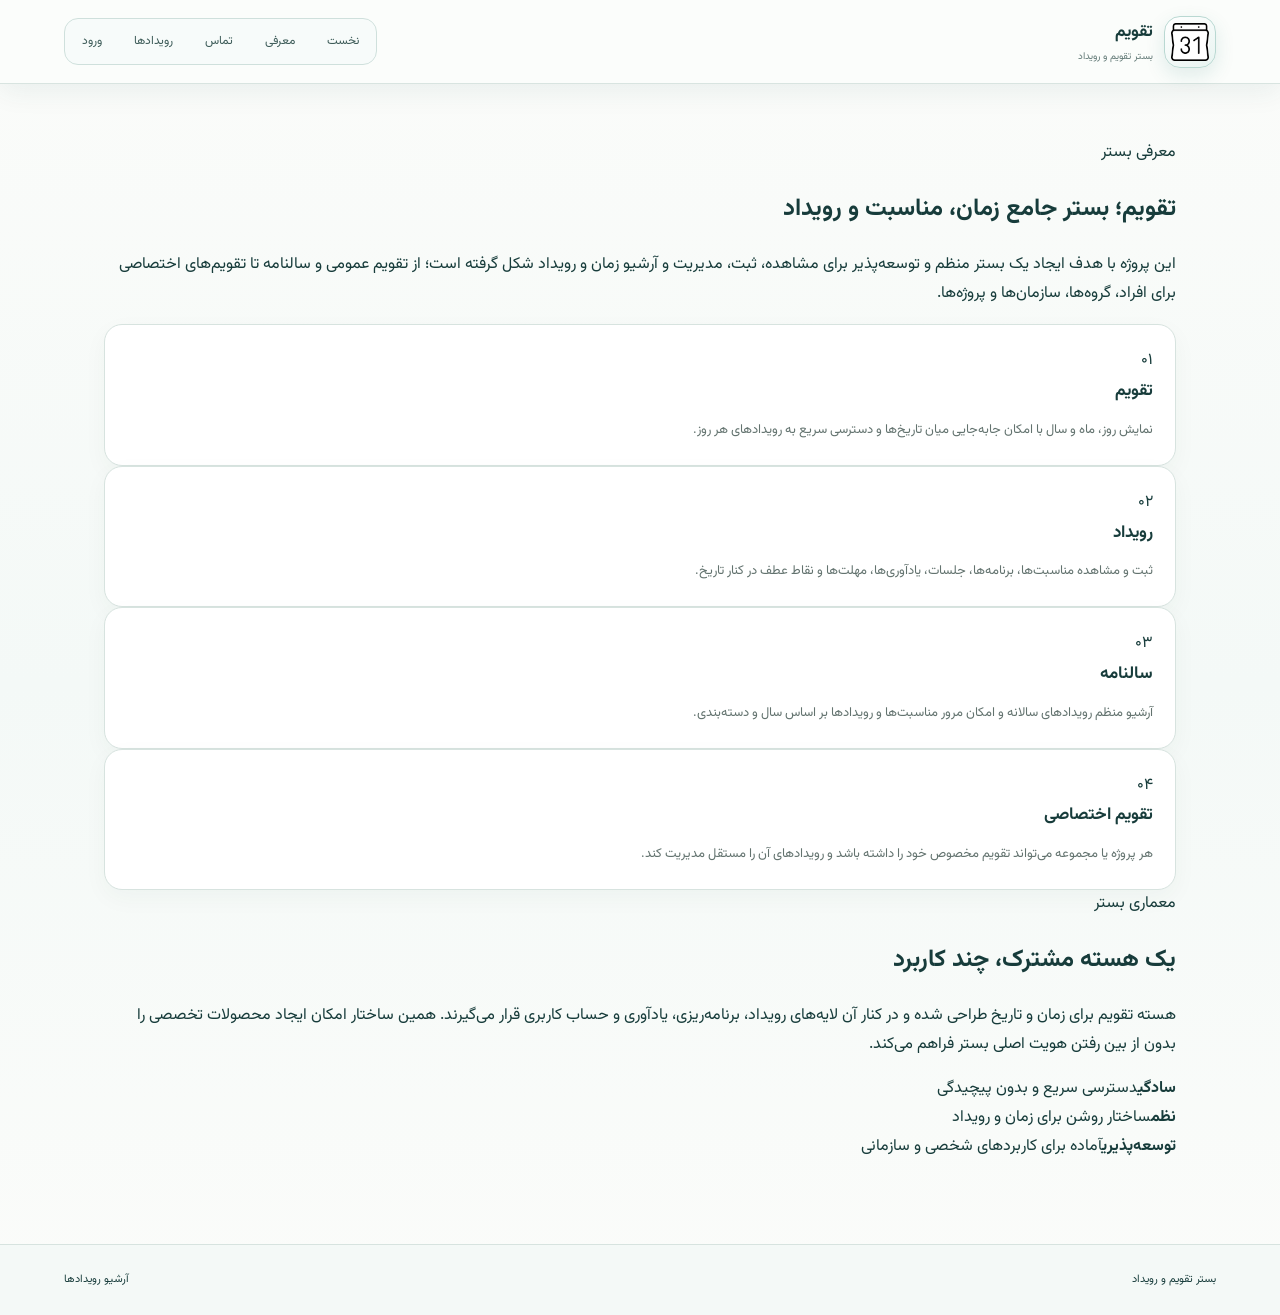
==== about.html @ f8d4e0f4 "Expand introduction page content" ====
<!doctype html><html lang="fa" dir="rtl"><head><meta charset="utf-8"><meta name="viewport" content="width=device-width,initial-scale=1"><title>معرفی | تقویم</title><link rel="icon" href="assets/images/logo.png" type="image/png"><link rel="stylesheet" href="assets/css/app.css"></head><body><header class="topbar"><a class="brand" href="index.html"><span class="brand-logo"><img src="assets/images/logo.png" alt="لوگوی تقویم"></span><span><b>تقویم</b><small>بستر تقویم و رویداد</small></span></a><nav><a href="index.html">نخست</a><a href="about.html">معرفی</a><a href="contact.html">تماس</a><a href="events.html">رویدادها</a><a href="login.html">ورود</a></nav></header><main><section class="section standalone-content about-page"><div class="about-hero"><span>معرفی بستر</span><h1>تقویم؛ بستر جامع زمان، مناسبت و رویداد</h1><p>این پروژه با هدف ایجاد یک بستر منظم و توسعه‌پذیر برای مشاهده، ثبت، مدیریت و آرشیو زمان و رویداد شکل گرفته است؛ از تقویم عمومی و سالنامه تا تقویم‌های اختصاصی برای افراد، گروه‌ها، سازمان‌ها و پروژه‌ها.</p></div><div class="about-grid"><article class="content-card"><span class="card-kicker">۰۱</span><h3>تقویم</h3><p>نمایش روز، ماه و سال با امکان جابه‌جایی میان تاریخ‌ها و دسترسی سریع به رویدادهای هر روز.</p></article><article class="content-card"><span class="card-kicker">۰۲</span><h3>رویداد</h3><p>ثبت و مشاهده مناسبت‌ها، برنامه‌ها، جلسات، یادآوری‌ها، مهلت‌ها و نقاط عطف در کنار تاریخ.</p></article><article class="content-card"><span class="card-kicker">۰۳</span><h3>سالنامه</h3><p>آرشیو منظم رویدادهای سالانه و امکان مرور مناسبت‌ها و رویدادها بر اساس سال و دسته‌بندی.</p></article><article class="content-card"><span class="card-kicker">۰۴</span><h3>تقویم اختصاصی</h3><p>هر پروژه یا مجموعه می‌تواند تقویم مخصوص خود را داشته باشد و رویدادهای آن را مستقل مدیریت کند.</p></article></div><div class="about-wide"><div><span>معماری بستر</span><h2>یک هسته مشترک، چند کاربرد</h2></div><p>هسته تقویم برای زمان و تاریخ طراحی شده و در کنار آن لایه‌های رویداد، برنامه‌ریزی، یادآوری و حساب کاربری قرار می‌گیرند. همین ساختار امکان ایجاد محصولات تخصصی را بدون از بین رفتن هویت اصلی بستر فراهم می‌کند.</p></div><div class="about-principles"><div><b>سادگی</b><span>دسترسی سریع و بدون پیچیدگی</span></div><div><b>نظم</b><span>ساختار روشن برای زمان و رویداد</span></div><div><b>توسعه‌پذیری</b><span>آماده برای کاربردهای شخصی و سازمانی</span></div></div></section></main><footer><span>بستر تقویم و رویداد</span><a href="events.html">آرشیو رویدادها</a></footer></body></html>
---- assets/css/app.css ----
@font-face{font-family:VazirmatnLocal;src:url('../fonts/Vazirmatn-Regular.woff2') format('woff2');font-weight:400;font-display:swap}
@font-face{font-family:VazirmatnLocal;src:url('../fonts/Vazirmatn-Medium.woff2') format('woff2');font-weight:500;font-display:swap}
@font-face{font-family:VazirmatnLocal;src:url('../fonts/Vazirmatn-Bold.woff2') format('woff2');font-weight:700;font-display:swap}
@font-face{font-family:ShekastehLocal;src:url('../fonts/Shekasteh V2.001.ttf') format('truetype');font-weight:400;font-display:swap}
:root{--ink:#172a28;--ink2:#29413c;--gold:#b58b43;--gold2:#d5b878;--paper:#fbfaf6;--line:#e4ddcf;--soft:#f3eee4;--green:#e9f0eb;--blue:#e8eff1;--muted:#737b77}
*{box-sizing:border-box}html{scroll-behavior:smooth}body{margin:0;color:var(--ink);font-family:VazirmatnLocal,Tahoma,sans-serif;line-height:1.8;background:radial-gradient(circle at 10% 8%,#efe8d9aa 0 1px,transparent 2px),radial-gradient(circle at 90% 22%,#d9c8a755 0 1px,transparent 2px),linear-gradient(135deg,#f7f4ed,#f0eee7);background-size:38px 38px,46px 46px,auto}body:before{content:"";position:fixed;inset:0;pointer-events:none;opacity:.25;background:linear-gradient(90deg,transparent 49.7%,#c8b991 50%,transparent 50.3%);background-size:72px 72px;mask-image:linear-gradient(to bottom,transparent,#000 18%,#000 82%,transparent)}
a{text-decoration:none;color:inherit}button,input,select,textarea{font-family:inherit}.topbar{min-height:78px;padding:10px 5%;display:flex;align-items:center;gap:26px;background:#fbfaf6eF;border-bottom:1px solid var(--line);backdrop-filter:blur(14px);position:sticky;top:0;z-index:20;box-shadow:0 8px 28px #20332a08}.brand{display:flex;align-items:center;gap:11px;margin-left:auto}.brand-logo{width:48px;height:48px;border-radius:15px;padding:5px;display:grid;place-items:center;background:linear-gradient(145deg,#fff,#eee6d7);border:1px solid #d9cdb7;box-shadow:inset 0 0 0 1px #ffffffaa,0 7px 20px #5e513414}.brand-logo img{width:100%;height:100%;object-fit:contain}.brand b{display:block;font-weight:700;font-size:15px}.brand small{display:block;font-size:9px;color:#7c837f}.topbar nav{display:flex;gap:6px;padding:4px;border:1px solid var(--line);border-radius:13px;background:#fff8}.topbar nav a{font-size:11px;color:#4f5b56;padding:7px 11px;border-radius:9px}.topbar nav a:hover{background:var(--soft);color:var(--ink)}.top-actions{display:flex;gap:8px}.today,.add-btn,.outline,.toolbar-actions button,.views button,.side-head button{font:inherit;border:1px solid #d7cdbb;background:#fff;color:var(--ink2);border-radius:10px;cursor:pointer;min-height:40px;padding:7px 14px;transition:.2s}.today:hover,.outline:hover,.toolbar-actions button:hover,.views button:hover{transform:translateY(-1px);border-color:#bda16c}.add-btn,.save{background:linear-gradient(135deg,var(--ink),#31534a);color:#fff;border-color:var(--ink);box-shadow:0 8px 20px #172a281c}.add-btn:hover,.save:hover{transform:translateY(-1px);box-shadow:0 11px 24px #172a2826}.calendar-shell{max-width:1260px;margin:auto;padding:48px 5% 30px}.calendar-toolbar{display:flex;align-items:end;justify-content:space-between;gap:25px;margin-bottom:25px}.eyebrow{letter-spacing:2px;font-size:8px;color:#99763d}.title-area h1{font-size:34px;margin:2px 0;color:var(--ink)}.title-area p{margin:0;color:var(--muted);font-size:12px}.toolbar-actions{display:flex;gap:7px;direction:ltr}.calendar-layout{display:grid;grid-template-columns:minmax(0,1fr) 290px;gap:16px;direction:ltr}.calendar-main,.side-panel{background:#fffdf9eF;border:1px solid var(--line);border-radius:20px;box-shadow:0 16px 45px #24352d0b;position:relative;overflow:hidden}.calendar-main:before,.side-panel:before{content:"";position:absolute;inset:0;pointer-events:none;background:linear-gradient(135deg,#fff8 0 20%,transparent 20% 80%,#d1b77b08 80%)}.calendar-main{padding:20px;direction:rtl}.side-panel{padding:18px;direction:rtl}.viewbar{display:flex;justify-content:space-between;align-items:center;gap:12px;margin-bottom:16px;position:relative}.month-title button{border:0;background:none;font:inherit;font-weight:700;font-size:19px;color:var(--ink);cursor:pointer}.views{display:flex;border:1px solid var(--line);border-radius:10px;padding:3px;background:#f7f3eb}.views button{border:0;background:transparent;min-height:34px;border-radius:7px;padding:4px 14px;font-size:11px}.views button.active{background:var(--ink);color:#fff;box-shadow:0 4px 12px #172a2818}.month-grid{display:grid;grid-template-columns:repeat(7,minmax(0,1fr));border-top:1px solid var(--line);border-right:1px solid var(--line)}.dow,.day-cell{border-left:1px solid var(--line);border-bottom:1px solid var(--line)}.dow{text-align:center;padding:8px 2px;color:#818983;font-size:10px;background:linear-gradient(#faf7f0,#f5f0e6)}.day-cell{min-height:105px;padding:7px;cursor:pointer;position:relative;background:#fffdf9;transition:.18s}.day-cell:hover{background:#f8f3e9}.day-cell.muted{background:#faf8f2;color:#b5bbb6}.day-cell.selected{outline:2px solid var(--gold2);outline-offset:-2px;background:#fffaf0}.day-cell.today{box-shadow:inset 0 3px 0 var(--ink)}.num{font-size:12px;font-weight:700}.event-dot{display:block;font-size:9px;padding:3px 6px;margin-top:5px;border-radius:6px;white-space:nowrap;overflow:hidden;text-overflow:ellipsis;border:1px solid transparent}.event-dot.personal{background:var(--green);color:#36564b;border-color:#dce7df}.event-dot.public{background:#f4eddf;color:#806333;border-color:#e9dcc4}.event-dot.project{background:var(--blue);color:#435d68;border-color:#d8e3e6}.week-grid{display:grid;grid-template-columns:repeat(7,minmax(0,1fr));gap:8px}.week-col{border:1px solid var(--line);border-radius:11px;min-height:360px;padding:9px;background:#fffdf9}.week-col h3{font-size:11px;margin:0 0 10px}.year-grid{display:grid;grid-template-columns:repeat(4,1fr);gap:10px}.year-month{border:1px solid var(--line);border-radius:11px;padding:12px;background:#fffdf9}.year-month h3{font-size:12px;margin:0 0 8px}.mini-days{display:grid;grid-template-columns:repeat(7,1fr);gap:2px}.mini-days span{text-align:center;font-size:8px;padding:2px;color:#7c837f}.mini-days .has-event{color:#92743f;font-weight:900}.side-head{display:flex;justify-content:space-between;align-items:start;border-bottom:1px solid var(--line);padding-bottom:12px}.side-head small{color:#8b918e;font-size:9px}.side-head h2{font-size:16px;margin:2px 0}.side-head button{border-radius:11px;width:38px;padding:0;background:var(--ink);color:#fff}.event-list{padding:12px 0;min-height:170px}.empty{font-size:11px;color:#8a908d;padding:18px 0}.event-item{border:1px solid var(--line);border-right:3px solid var(--gold);border-radius:9px;padding:9px;margin-bottom:8px;background:#fffdf9}.event-item b{font-size:11px}.event-item small{display:block;color:#858b88;font-size:9px}.event-item button{float:left;border:0;background:none;color:#9b5f54;cursor:pointer}.mini-block{border-top:1px solid var(--line);padding-top:13px;font-size:10px}.mini-block b{display:block;margin-bottom:7px}.mini-block label{display:block;margin:6px 0;color:#616966}.quick-stats{display:grid;grid-template-columns:repeat(4,1fr);max-width:1100px;margin:15px auto 55px;border:1px solid var(--line);background:#fbfaf6dd;border-radius:15px;overflow:hidden;box-shadow:0 12px 32px #24352d09}.quick-stats div{padding:18px;border-left:1px solid var(--line)}.quick-stats div:last-child{border:0}.quick-stats b,.quick-stats span{display:block}.quick-stats b{font-size:18px}.quick-stats span{font-size:10px;color:#777f7b}.section{max-width:1200px;margin:auto;padding:75px 5%}.section-title{display:flex;gap:15px;align-items:flex-start;margin-bottom:30px}.section-title>span{color:var(--gold);font-size:11px}.section-title small{color:#8c928e;font-size:9px}.section-title h2{margin:2px 0;font-size:25px}.year-info{display:grid;grid-template-columns:repeat(3,1fr);gap:14px}.year-info div{background:#fffdf9;border:1px solid var(--line);padding:22px;border-radius:13px;position:relative;overflow:hidden}.year-info div:after{content:"";position:absolute;width:90px;height:90px;border:1px solid #c7ad78;transform:rotate(45deg);left:-45px;bottom:-45px;opacity:.18}.year-info b{font-size:13px}.year-info p{font-size:11px;color:#747b78}.project-layout{display:grid;grid-template-columns:1.3fr .7fr;gap:16px}.project-card{background:linear-gradient(145deg,#efe7d7,#e5ddcb);padding:32px;border-radius:15px;border:1px solid #d6c8aa;position:relative;overflow:hidden}.project-card:after{content:"";position:absolute;inset:auto -30px -50px auto;width:170px;height:170px;border:1px solid #9e804a44;border-radius:50%}.project-card>span{font-size:8px;letter-spacing:2px;color:#92743f}.project-card h3{font-size:25px;margin:7px 0}.project-card p{font-size:12px}.chips{display:flex;gap:7px;flex-wrap:wrap}.chips i{font-style:normal;font-size:9px;border:1px solid #b8ad96;padding:3px 9px;border-radius:20px;background:#fff8}.project-list{border:1px solid var(--line);background:#fffdf9;border-radius:13px;overflow:hidden}.project-list div{padding:17px;border-bottom:1px solid var(--line);font-size:12px;display:flex;justify-content:space-between}.project-list div:last-child{border:0}.project-list b{color:#a58245}footer{padding:25px 5%;display:flex;justify-content:space-between;border-top:1px solid var(--line);font-size:10px;background:#fbfaf6d9}.modal{position:fixed;inset:0;background:#172c2a66;display:grid;place-items:center;padding:18px;z-index:50;backdrop-filter:blur(4px)}.modal[hidden]{display:none}.modal-card{width:min(470px,100%);background:#fffdf9;border:1px solid var(--line);border-radius:18px;padding:25px;position:relative;box-shadow:0 25px 80px #0003}.modal-card h2{font-size:20px;margin:0 0 18px}.close{position:absolute;left:16px;top:14px;border:0;background:none;font-size:25px;cursor:pointer;color:#68706d}.modal-card label{display:block;font-size:10px;color:#5f6763;margin:10px 0}.modal-card input,.modal-card select,.modal-card textarea{display:block;width:100%;margin-top:5px;border:1px solid #d8d3c9;border-radius:9px;padding:9px;font:inherit;font-size:12px;background:#fff}.modal-card .save{width:100%;margin-top:12px;padding:10px;border-radius:9px;font:inherit;cursor:pointer}
@media(max-width:900px){.topbar nav{display:none}.calendar-layout{grid-template-columns:1fr}.side-panel{display:block}.calendar-toolbar{align-items:flex-start}.year-grid{grid-template-columns:repeat(3,1fr)}.year-info{grid-template-columns:1fr}.project-layout{grid-template-columns:1fr}}
@media(max-width:600px){.topbar{min-height:70px;padding:9px 4%;gap:10px}.brand{margin-left:0}.brand-logo{width:43px;height:43px;border-radius:12px}.brand b{font-size:13px}.brand small{font-size:8px}.top-actions{margin-right:auto}.today{display:none}.add-btn{font-size:10px;min-height:36px;padding:6px 10px}.calendar-shell{padding:27px 3% 15px}.title-area h1{font-size:29px}.title-area p{font-size:10px}.calendar-toolbar{flex-direction:column;gap:15px}.toolbar-actions{align-self:stretch;justify-content:space-between}.calendar-main{padding:9px;border-radius:16px}.viewbar{margin-bottom:10px}.month-title button{font-size:16px}.views button{padding:4px 8px;font-size:10px}.dow{font-size:8px;padding:6px 1px}.day-cell{min-height:76px;padding:4px}.event-dot{font-size:7px;padding:2px 3px}.week-grid{overflow-x:auto;grid-template-columns:repeat(7,minmax(112px,1fr));padding-bottom:4px}.year-grid{grid-template-columns:1fr 1fr}.quick-stats{grid-template-columns:1fr 1fr;margin-left:3%;margin-right:3%;border-radius:12px}.quick-stats div{border-bottom:1px solid var(--line)}.section{padding:55px 5%}.section-title h2{font-size:22px}.project-card h3{font-size:22px}footer{padding:20px 5%;gap:10px;flex-direction:column}}
@media(max-width:390px){.day-cell{min-height:58px}.event-dot{display:none}.year-grid{grid-template-columns:1fr}.side-panel{padding:14px}.brand small{display:none}}


.official-event{border-right:3px solid var(--gold);background:linear-gradient(135deg,rgba(181,139,67,.07),rgba(255,255,255,.5))}
.source-note{display:block!important;margin-top:12px!important;padding-top:10px;border-top:1px dashed var(--line);line-height:1.9;color:var(--muted);font-size:11px!important}
.event-dot.national,.event-dot.historical{background:#efe6d6;border-color:#c9a76c}
.event-dot.religious{background:#eee8f5;border-color:#b8a1cf}
.event-dot.international{background:#e5edf0;border-color:#9bb6c1}
.event-dot.iranian{background:#e9efe7;border-color:#a9bea5}
.event-dot.special{background:#f0eee7;border-color:#b8b39f}


/* IRANIAN MODERN REDESIGN */
:root{
  --ink:#173c3b;
  --ink2:#245654;
  --turq:#159a98;
  --turq-dark:#0d706f;
  --turq-soft:#e8f5f2;
  --lapis:#234b73;
  --lapis-soft:#edf3f8;
  --gold:#b89552;
  --gold-soft:#f4ecd9;
  --paper:#fcfbf7;
  --line:#d9e3df;
  --muted:#647471;
}
body{
  color:var(--ink);
  background:
    radial-gradient(circle at 15% 10%,rgba(21,154,152,.055) 0 2px,transparent 2.5px),
    radial-gradient(circle at 85% 70%,rgba(35,75,115,.04) 0 2px,transparent 2.5px),
    linear-gradient(135deg,#fbfcf9,#f2f7f5);
  background-size:34px 34px,46px 46px,auto;
}
body:after{
  content:"";
  position:fixed;inset:0;pointer-events:none;z-index:-1;opacity:.11;
  background:
    radial-gradient(ellipse at 50% 18%,transparent 0 14%,rgba(21,154,152,.16) 14.2% 14.5%,transparent 14.7%),
    radial-gradient(ellipse at 50% 18%,transparent 0 20%,rgba(184,149,82,.12) 20.2% 20.4%,transparent 20.6%);
  mask-image:linear-gradient(to bottom,transparent,#000 15%,#000 80%,transparent);
}
.topbar{
  min-height:84px;padding:12px 5%;
  background:rgba(252,253,250,.94);
  border-bottom:1px solid #d8e4e0;
  box-shadow:0 8px 28px rgba(21,72,68,.07);
}
.brand-logo{
  width:52px;height:52px;border-radius:16px;padding:6px;
  background:linear-gradient(145deg,#fff,#e8f4f1);
  border:1px solid #b9d8d2;
  box-shadow:0 7px 20px rgba(20,103,99,.12);
}
.brand b{font-size:17px}.brand small{font-size:10px;color:#647b78}
.topbar nav{
  border-color:#cfe0dc;background:#f7fbfa;border-radius:14px;
}
.topbar nav a{font-size:12px;padding:8px 13px;color:#3e5c59}
.topbar nav a:hover{background:var(--turq-soft);color:var(--turq-dark)}
.today,.add-btn,.outline,.toolbar-actions button,.views button,.side-head button{
  border-color:#c9dbd7;border-radius:11px;min-height:42px;font-size:12px;
}
.today:hover,.outline:hover,.toolbar-actions button:hover,.views button:hover{
  border-color:#72b9b2;color:var(--turq-dark);
}
.add-btn,.save{
  background:linear-gradient(135deg,var(--turq-dark),var(--turq));
  border-color:var(--turq-dark);
}
.calendar-shell{padding-top:52px}
.eyebrow{font-size:9px;letter-spacing:2.4px;color:var(--turq-dark)}
.title-area h1{font-size:38px;color:var(--ink);font-family:VazirmatnLocal,Tahoma,sans-serif;font-weight:700}
.title-area p{font-size:14px;color:#657572}

.calendar-main,.side-panel{
  background:rgba(255,255,253,.96);
  border-color:#d5e2de;border-radius:22px;
  box-shadow:0 18px 48px rgba(28,69,66,.08);
}
.calendar-main:before,.side-panel:before{display:none}
.calendar-main{padding:22px}
.side-panel{padding:20px}
.month-title button{font-size:21px}
.views{border-color:#cfe0dc;background:#f3f8f6}
.views button{font-size:12px}
.views button.active{background:var(--turq-dark);box-shadow:0 5px 14px rgba(13,112,111,.2)}
.month-grid{border-color:#d9e3df}
.dow,.day-cell{border-color:#d9e3df}
.dow{
  padding:10px 2px;font-size:11px;color:#53706c;
  background:linear-gradient(#f7fbfa,#edf5f2);
}
.day-cell{min-height:112px;padding:9px;background:#fff}
.day-cell:hover{background:#f2faf8}
.day-cell.selected{outline:2px solid #62b9b0;background:#f2fbf9}
.day-cell.today{box-shadow:inset 0 3px 0 var(--turq)}
.num{font-size:14px}
.event-dot{
  font-size:10px;padding:4px 7px;margin-top:6px;border-radius:7px;
}
.event-dot.personal{background:#e9f5ef;color:#285f4f;border-color:#cfe7dc}
.event-dot.public{background:#f5f0e3;color:#786037;border-color:#e7dbc0}
.event-dot.project{background:#eaf2f8;color:#365b76;border-color:#d1e1ed}
.event-dot.national,.event-dot.historical{background:#f5efe1;border-color:#dcc99e;color:#735c2f}
.event-dot.religious{background:#f0edf7;border-color:#d5cce7;color:#5e5279}
.event-dot.international{background:#e9f2f5;border-color:#c8dce2;color:#41636d}
.event-dot.iranian{background:#e7f4f1;border-color:#c5e2dc;color:#286d68}
.event-dot.special{background:#eef3f1;border-color:#d3e0dc;color:#47635e}
.week-col,.year-month{border-color:#d9e3df;background:#fff}
.week-col h3,.year-month h3{font-size:13px}
.side-head{padding-bottom:14px;border-color:#d9e3df}
.side-head small{font-size:10px}.side-head h2{font-size:18px}
.side-head button{background:var(--turq-dark)}
.event-item{border-color:#d9e3df;border-right:3px solid var(--turq);padding:11px}
.event-item b{font-size:12px}.event-item small{font-size:10px}
.mini-block{border-color:#d9e3df;font-size:12px}
.mini-block label{font-size:12px}
.source-note{font-size:12px!important}
.quick-stats{
  border-color:#d7e3df;background:rgba(252,253,250,.92);
  box-shadow:0 12px 32px rgba(28,69,66,.06);
}
.quick-stats b{font-size:20px;color:var(--turq-dark)}
.quick-stats span{font-size:12px}
.section{padding:82px 5%}
.section-title{margin-bottom:32px}
.section-title>span{color:var(--turq);font-size:12px}
.section-title small{font-size:11px;color:#71817e}
.section-title h2{font-size:29px;font-family:VazirmatnLocal,Tahoma,sans-serif;font-weight:700}
.year-info{gap:16px}
.year-info div{
  background:rgba(255,255,253,.96);border-color:#d7e3df;
  padding:25px;border-radius:16px;
}
.year-info div:after{
  width:120px;height:120px;border:1px solid rgba(21,154,152,.28);
  transform:none;left:auto;right:-60px;bottom:-60px;border-radius:50%;
}
.year-info b{font-size:15px}.year-info p{font-size:13px;line-height:2}
.project-card{
  background:linear-gradient(145deg,#e8f5f2,#eef5f7);
  border-color:#c9e0db;padding:35px;border-radius:18px;
}
.project-card:after{
  width:220px;height:220px;right:-90px;bottom:-100px;
  border:1px solid rgba(21,154,152,.22);border-radius:50%;
}
.project-card>span{font-size:9px;letter-spacing:2px;color:var(--turq-dark)}
.project-card h3{font-size:28px}.project-card p{font-size:13px;line-height:2}
.chips i{font-size:10px;border-color:#b9d5d0;background:#ffffff99}
.project-list{border-color:#d7e3df;background:#fff}
.project-list div{padding:18px;font-size:13px;border-color:#dce6e3}
.project-list b{color:var(--turq-dark)}
footer{font-size:11px;background:#f4f9f7;border-color:#d7e3df}
.modal-card{border-color:#d5e2de}
.modal-card h2{font-size:22px}
.modal-card label{font-size:12px}
.modal-card input,.modal-card select,.modal-card textarea{font-size:13px;padding:10px}
@media(max-width:600px){
  .brand b{font-size:15px}.title-area h1{font-size:32px}.title-area p{font-size:12px}
  .month-title button{font-size:18px}.dow{font-size:9px}.day-cell{min-height:82px}
  .num{font-size:13px}.event-dot{font-size:8px}
  .section-title h2{font-size:25px}.project-card h3{font-size:24px}
}
@media(max-width:390px){
  .title-area h1{font-size:29px}.day-cell{min-height:64px}
}

/* CALENDAR DATE NAVIGATION + DAILY PAGE */
.date-selector{display:flex;align-items:end;gap:8px;flex-wrap:wrap;margin:0 0 18px;padding:12px 14px;background:linear-gradient(135deg,#edf8f5,#f6faf9);border:1px solid #cfe2dd;border-radius:15px}
.date-selector label{display:flex;flex-direction:column;gap:4px;font-size:11px;color:#496763;font-weight:600}
.date-selector select{min-width:105px;height:40px;padding:6px 10px;border:1px solid #c7ddd8;border-radius:9px;background:#fff;color:var(--ink);font:inherit;font-size:12px;outline:none}
.date-selector select:focus{border-color:var(--turq);box-shadow:0 0 0 3px rgba(21,154,152,.1)}
.date-open{height:40px;border:0;border-radius:9px;padding:0 16px;background:var(--turq-dark);color:#fff;font:inherit;font-size:12px;cursor:pointer}
.day-page{max-width:1200px;margin:0 auto;padding:20px 5% 80px}
.day-page[hidden]{display:none}
.day-page-head{display:flex;align-items:center;justify-content:space-between;gap:20px;margin-bottom:18px;padding:25px 28px;background:linear-gradient(135deg,#e8f5f2,#f8fbfa);border:1px solid #cfe1dc;border-radius:22px;position:relative;overflow:hidden}
.day-page-head:after{content:"";position:absolute;width:260px;height:260px;border:1px solid rgba(21,154,152,.13);border-radius:50%;left:-100px;top:-140px}
.day-page-head h2{font-size:31px;margin:4px 0;color:var(--ink)}
.day-page-head p{margin:0;color:#637572;font-size:13px}
.day-page-grid{display:grid;grid-template-columns:minmax(0,1fr) 290px;gap:16px}
.day-main-card,.day-info-card{background:#fff;border:1px solid #d7e3df;border-radius:20px;padding:22px;box-shadow:0 14px 38px rgba(28,69,66,.06)}
.day-symbol{display:inline-flex;align-items:center;justify-content:center;width:48px;height:48px;border-radius:14px;background:var(--turq-soft);color:var(--turq-dark);font-size:12px;margin-bottom:16px}
.day-event{padding:15px 16px;margin-bottom:10px;border:1px solid #dbe6e3;border-right:4px solid var(--turq);border-radius:12px;background:#fbfdfc}
.day-event b{display:block;font-size:15px;margin-bottom:4px}.day-event span{display:block;color:#5d716e;font-size:11px}.day-event p{font-size:12px;color:#687875;line-height:2;margin:7px 0 0}
.day-info-card b{font-size:16px}.day-info-card p{font-size:12px;color:#687875;line-height:2;margin:8px 0 18px}
@media(max-width:700px){
 .date-selector{display:grid;grid-template-columns:1fr 1fr;align-items:end}.date-selector label{min-width:0}.date-selector select{min-width:0;width:100%}.date-open{grid-column:1/-1}
 .day-page{padding:10px 3% 55px}.day-page-head{padding:20px;align-items:flex-start;flex-direction:column}.day-page-head h2{font-size:26px}.day-page-grid{grid-template-columns:1fr}
}

/* CLEAN MINIMAL BACKGROUND */
body{
  background:linear-gradient(180deg,#fbfcfa 0%,#f4f9f7 52%,#fbfcfa 100%);
}
body:after{display:none}
.topbar{background:rgba(251,253,251,.96)}

/* ALL EVENTS LIST */
.all-events-page{padding-top:65px}
.all-events-toolbar{display:flex;align-items:center;justify-content:space-between;gap:18px;margin-bottom:16px;padding:15px 18px;background:#f3f9f7;border:1px solid #d5e4e0;border-radius:15px}
.all-events-toolbar p{margin:0;color:#657572;font-size:12px}
.all-events-toolbar select{height:40px;min-width:170px;padding:6px 11px;border:1px solid #c8ddd8;border-radius:9px;background:#fff;color:var(--ink);font:inherit;font-size:12px}
.all-events-list{border:1px solid #d7e3df;border-radius:18px;overflow:hidden;background:#fff}
.all-event-row{width:100%;display:grid;grid-template-columns:92px minmax(0,1fr) 35px;align-items:center;gap:15px;text-align:right;border:0;border-bottom:1px solid #e2ebe8;background:#fff;padding:14px 18px;cursor:pointer;color:var(--ink);font:inherit;transition:.18s}
.all-event-row:last-child{border-bottom:0}
.all-event-row:hover{background:#f2faf8}
.all-event-date{display:flex;flex-direction:column;align-items:center;justify-content:center;min-height:52px;border-left:1px solid #dce7e4}
.all-event-date b{font-size:20px;color:var(--turq-dark);line-height:1.2}
.all-event-date small{font-size:9px;color:#75837f}
.all-event-content b{display:block;font-size:13px;margin-bottom:3px}
.all-event-content small{display:block;color:#71817d;font-size:10px}
.all-event-arrow{font-size:18px;color:#74aaa5}
@media(max-width:600px){
 .all-events-toolbar{align-items:stretch;flex-direction:column}.all-events-toolbar select{width:100%}
 .all-event-row{grid-template-columns:65px minmax(0,1fr) 22px;gap:10px;padding:12px}
 .all-event-content b{font-size:12px}.all-event-content small{font-size:9px}
 .all-event-date b{font-size:18px}
}

.page-title{font-family:VazirmatnLocal,Tahoma,sans-serif;font-size:32px;margin:2px 0;color:var(--ink)}.standalone-day{min-height:calc(100vh - 180px);padding-top:45px}.standalone-day .day-page-head h1{font-family:VazirmatnLocal,Tahoma,sans-serif}.all-event-row{display:grid;text-decoration:none}.all-event-row:hover{text-decoration:none}

/* CONTENT PAGES */
.content-grid,.contact-grid{display:grid;grid-template-columns:repeat(3,minmax(0,1fr));gap:16px}.contact-grid{grid-template-columns:repeat(2,minmax(0,1fr))}.content-card{padding:22px;background:#fff;border:1px solid #d7e3df;border-radius:18px;box-shadow:0 8px 24px rgba(20,65,60,.04)}.content-card h3{margin:0 0 10px;font-size:17px}.content-card p,.lead-text{margin:0;color:#63736f;line-height:2;font-size:13px}.lead-text{max-width:850px;background:#f4f9f7;border:1px solid #d9e7e3;border-radius:16px;padding:18px 20px}.intro-page,.contact-page{scroll-margin-top:90px}.events-intro,.day-intro{padding-bottom:10px}.contact-page{padding-top:70px}@media(max-width:700px){.content-grid,.contact-grid{grid-template-columns:1fr}.content-card{padding:18px}}

.standalone-content{min-height:calc(100vh - 180px);padding-top:55px}.standalone-content .section-title{margin-bottom:26px}

.auth-grid{display:grid;grid-template-columns:1fr 1fr;gap:18px;max-width:850px}.auth-card{display:flex;flex-direction:column;gap:14px}.auth-card label{display:flex;flex-direction:column;gap:7px;font-size:12px;color:#526560}.auth-card input{height:44px;border:1px solid #cbded9;border-radius:10px;padding:0 12px;font:inherit;background:#fff}.auth-card button{width:max-content}@media(max-width:700px){.auth-grid{grid-template-columns:1fr}}

/* AUTH */
.auth-shell{max-width:1050px;margin:0 auto;display:grid;grid-template-columns:minmax(0,1.15fr) minmax(280px,.85fr);gap:0;background:#fff;border:1px solid #d5e4e0;border-radius:22px;overflow:hidden;box-shadow:0 14px 40px rgba(20,65,60,.06)}.auth-panels{padding:30px}.auth-tabs{grid-column:1;display:flex;gap:4px;padding:18px 30px 0;border-bottom:1px solid #e1ebe8}.auth-tab{border:0;background:transparent;padding:11px 24px;color:#70807c;font:inherit;font-size:13px;cursor:pointer;border-bottom:2px solid transparent}.auth-tab.active{color:var(--turq-dark);border-color:var(--turq)}.auth-form{display:none;gap:15px}.auth-form.active{display:flex}.auth-form label:not(.check){display:flex;flex-direction:column;gap:7px;font-size:12px;color:#526560}.auth-form input{height:45px;border:1px solid #cbded9;border-radius:10px;padding:0 12px;background:#fff;color:var(--ink);font:inherit;box-sizing:border-box}.password-field{position:relative}.password-field input{width:100%;padding-left:72px}.password-toggle{position:absolute;left:7px;top:7px;height:31px;border:0;border-radius:7px;background:#edf6f3;color:#397a73;font:inherit;font-size:10px;padding:0 9px;cursor:pointer}.auth-options{display:flex;justify-content:space-between;align-items:center;font-size:11px;color:#71817d}.check{display:flex;align-items:center;gap:7px;cursor:pointer}.check input{width:15px;height:15px}.auth-options a{color:#397a73;text-decoration:none}.auth-submit{width:100%;height:45px}.auth-message{min-height:20px;margin:0;color:#397a73;font-size:11px;line-height:1.8}.auth-aside{padding:38px 30px;background:linear-gradient(145deg,#0e6e67,#164e55);color:#fff;display:flex;flex-direction:column;justify-content:center}.auth-mark{font-size:10px;letter-spacing:1px;opacity:.75}.auth-aside h2{font-size:24px;line-height:1.6;margin:12px 0}.auth-aside p{font-size:12px;line-height:2;color:#e0efec}.auth-aside ul{margin:16px 0 0;padding:0;list-style:none}.auth-aside li{font-size:11px;padding:9px 0;border-top:1px solid rgba(255,255,255,.15)}.terms{font-size:11px;color:#657572}.terms input{width:15px;height:15px}@media(max-width:760px){.auth-shell{grid-template-columns:1fr}.auth-aside{order:-1;padding:25px}.auth-aside h2{font-size:20px}.auth-tabs{padding-right:20px;padding-left:20px}.auth-panels{padding:24px 20px}}
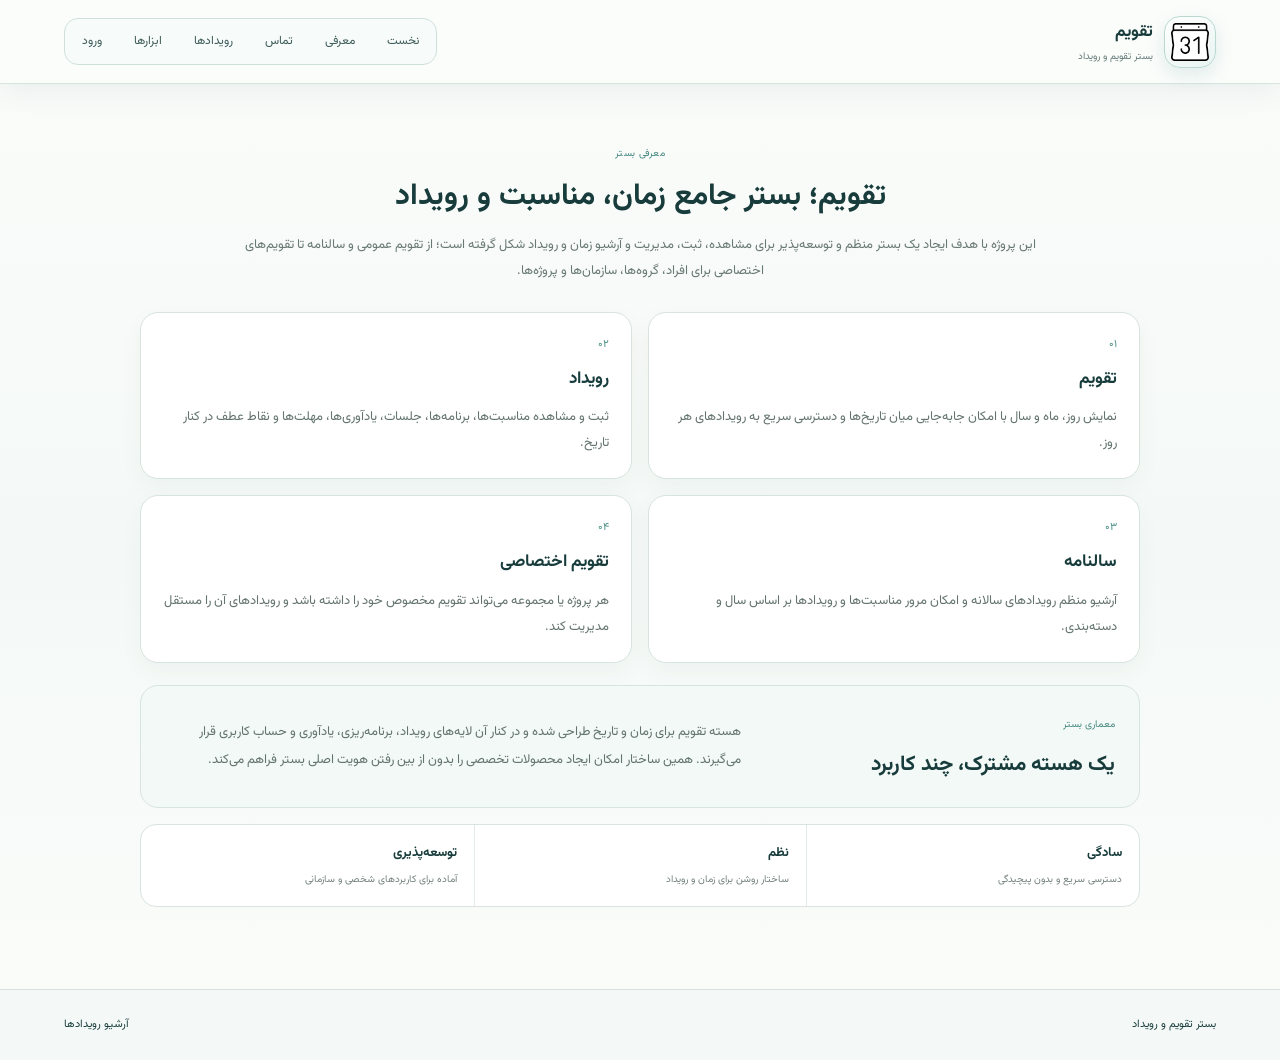
==== commit 03b5aae9: "Add tools navigation link" ====
--- a/about.html
+++ b/about.html
@@ -1 +1 @@
-<!doctype html><html lang="fa" dir="rtl"><head><meta charset="utf-8"><meta name="viewport" content="width=device-width,initial-scale=1"><title>معرفی | تقویم</title><link rel="icon" href="assets/images/logo.png" type="image/png"><link rel="stylesheet" href="assets/css/app.css"></head><body><header class="topbar"><a class="brand" href="index.html"><span class="brand-logo"><img src="assets/images/logo.png" alt="لوگوی تقویم"></span><span><b>تقویم</b><small>بستر تقویم و رویداد</small></span></a><nav><a href="index.html">نخست</a><a href="about.html">معرفی</a><a href="contact.html">تماس</a><a href="events.html">رویدادها</a><a href="login.html">ورود</a></nav></header><main><section class="section standalone-content about-page"><div class="about-hero"><span>معرفی بستر</span><h1>تقویم؛ بستر جامع زمان، مناسبت و رویداد</h1><p>این پروژه با هدف ایجاد یک بستر منظم و توسعه‌پذیر برای مشاهده، ثبت، مدیریت و آرشیو زمان و رویداد شکل گرفته است؛ از تقویم عمومی و سالنامه تا تقویم‌های اختصاصی برای افراد، گروه‌ها، سازمان‌ها و پروژه‌ها.</p></div><div class="about-grid"><article class="content-card"><span class="card-kicker">۰۱</span><h3>تقویم</h3><p>نمایش روز، ماه و سال با امکان جابه‌جایی میان تاریخ‌ها و دسترسی سریع به رویدادهای هر روز.</p></article><article class="content-card"><span class="card-kicker">۰۲</span><h3>رویداد</h3><p>ثبت و مشاهده مناسبت‌ها، برنامه‌ها، جلسات، یادآوری‌ها، مهلت‌ها و نقاط عطف در کنار تاریخ.</p></article><article class="content-card"><span class="card-kicker">۰۳</span><h3>سالنامه</h3><p>آرشیو منظم رویدادهای سالانه و امکان مرور مناسبت‌ها و رویدادها بر اساس سال و دسته‌بندی.</p></article><article class="content-card"><span class="card-kicker">۰۴</span><h3>تقویم اختصاصی</h3><p>هر پروژه یا مجموعه می‌تواند تقویم مخصوص خود را داشته باشد و رویدادهای آن را مستقل مدیریت کند.</p></article></div><div class="about-wide"><div><span>معماری بستر</span><h2>یک هسته مشترک، چند کاربرد</h2></div><p>هسته تقویم برای زمان و تاریخ طراحی شده و در کنار آن لایه‌های رویداد، برنامه‌ریزی، یادآوری و حساب کاربری قرار می‌گیرند. همین ساختار امکان ایجاد محصولات تخصصی را بدون از بین رفتن هویت اصلی بستر فراهم می‌کند.</p></div><div class="about-principles"><div><b>سادگی</b><span>دسترسی سریع و بدون پیچیدگی</span></div><div><b>نظم</b><span>ساختار روشن برای زمان و رویداد</span></div><div><b>توسعه‌پذیری</b><span>آماده برای کاربردهای شخصی و سازمانی</span></div></div></section></main><footer><span>بستر تقویم و رویداد</span><a href="events.html">آرشیو رویدادها</a></footer></body></html>+<!doctype html><html lang="fa" dir="rtl"><head><meta charset="utf-8"><meta name="viewport" content="width=device-width,initial-scale=1"><title>معرفی | تقویم</title><link rel="icon" href="assets/images/logo.png" type="image/png"><link rel="stylesheet" href="assets/css/app.css"></head><body><header class="topbar"><a class="brand" href="index.html"><span class="brand-logo"><img src="assets/images/logo.png" alt="لوگوی تقویم"></span><span><b>تقویم</b><small>بستر تقویم و رویداد</small></span></a><nav><a href="index.html">نخست</a><a href="about.html">معرفی</a><a href="contact.html">تماس</a><a href="events.html">رویدادها</a><a href="tools.html">ابزارها</a><a href="login.html">ورود</a></nav></header><main><section class="section standalone-content about-page"><div class="about-hero"><span>معرفی بستر</span><h1>تقویم؛ بستر جامع زمان، مناسبت و رویداد</h1><p>این پروژه با هدف ایجاد یک بستر منظم و توسعه‌پذیر برای مشاهده، ثبت، مدیریت و آرشیو زمان و رویداد شکل گرفته است؛ از تقویم عمومی و سالنامه تا تقویم‌های اختصاصی برای افراد، گروه‌ها، سازمان‌ها و پروژه‌ها.</p></div><div class="about-grid"><article class="content-card"><span class="card-kicker">۰۱</span><h3>تقویم</h3><p>نمایش روز، ماه و سال با امکان جابه‌جایی میان تاریخ‌ها و دسترسی سریع به رویدادهای هر روز.</p></article><article class="content-card"><span class="card-kicker">۰۲</span><h3>رویداد</h3><p>ثبت و مشاهده مناسبت‌ها، برنامه‌ها، جلسات، یادآوری‌ها، مهلت‌ها و نقاط عطف در کنار تاریخ.</p></article><article class="content-card"><span class="card-kicker">۰۳</span><h3>سالنامه</h3><p>آرشیو منظم رویدادهای سالانه و امکان مرور مناسبت‌ها و رویدادها بر اساس سال و دسته‌بندی.</p></article><article class="content-card"><span class="card-kicker">۰۴</span><h3>تقویم اختصاصی</h3><p>هر پروژه یا مجموعه می‌تواند تقویم مخصوص خود را داشته باشد و رویدادهای آن را مستقل مدیریت کند.</p></article></div><div class="about-wide"><div><span>معماری بستر</span><h2>یک هسته مشترک، چند کاربرد</h2></div><p>هسته تقویم برای زمان و تاریخ طراحی شده و در کنار آن لایه‌های رویداد، برنامه‌ریزی، یادآوری و حساب کاربری قرار می‌گیرند. همین ساختار امکان ایجاد محصولات تخصصی را بدون از بین رفتن هویت اصلی بستر فراهم می‌کند.</p></div><div class="about-principles"><div><b>سادگی</b><span>دسترسی سریع و بدون پیچیدگی</span></div><div><b>نظم</b><span>ساختار روشن برای زمان و رویداد</span></div><div><b>توسعه‌پذیری</b><span>آماده برای کاربردهای شخصی و سازمانی</span></div></div></section></main><footer><span>بستر تقویم و رویداد</span><a href="events.html">آرشیو رویدادها</a></footer></body></html>
--- a/assets/css/app.css
+++ b/assets/css/app.css
@@ -240,3 +240,20 @@
 
 /* AUTH */
 .auth-shell{max-width:1050px;margin:0 auto;display:grid;grid-template-columns:minmax(0,1.15fr) minmax(280px,.85fr);gap:0;background:#fff;border:1px solid #d5e4e0;border-radius:22px;overflow:hidden;box-shadow:0 14px 40px rgba(20,65,60,.06)}.auth-panels{padding:30px}.auth-tabs{grid-column:1;display:flex;gap:4px;padding:18px 30px 0;border-bottom:1px solid #e1ebe8}.auth-tab{border:0;background:transparent;padding:11px 24px;color:#70807c;font:inherit;font-size:13px;cursor:pointer;border-bottom:2px solid transparent}.auth-tab.active{color:var(--turq-dark);border-color:var(--turq)}.auth-form{display:none;gap:15px}.auth-form.active{display:flex}.auth-form label:not(.check){display:flex;flex-direction:column;gap:7px;font-size:12px;color:#526560}.auth-form input{height:45px;border:1px solid #cbded9;border-radius:10px;padding:0 12px;background:#fff;color:var(--ink);font:inherit;box-sizing:border-box}.password-field{position:relative}.password-field input{width:100%;padding-left:72px}.password-toggle{position:absolute;left:7px;top:7px;height:31px;border:0;border-radius:7px;background:#edf6f3;color:#397a73;font:inherit;font-size:10px;padding:0 9px;cursor:pointer}.auth-options{display:flex;justify-content:space-between;align-items:center;font-size:11px;color:#71817d}.check{display:flex;align-items:center;gap:7px;cursor:pointer}.check input{width:15px;height:15px}.auth-options a{color:#397a73;text-decoration:none}.auth-submit{width:100%;height:45px}.auth-message{min-height:20px;margin:0;color:#397a73;font-size:11px;line-height:1.8}.auth-aside{padding:38px 30px;background:linear-gradient(145deg,#0e6e67,#164e55);color:#fff;display:flex;flex-direction:column;justify-content:center}.auth-mark{font-size:10px;letter-spacing:1px;opacity:.75}.auth-aside h2{font-size:24px;line-height:1.6;margin:12px 0}.auth-aside p{font-size:12px;line-height:2;color:#e0efec}.auth-aside ul{margin:16px 0 0;padding:0;list-style:none}.auth-aside li{font-size:11px;padding:9px 0;border-top:1px solid rgba(255,255,255,.15)}.terms{font-size:11px;color:#657572}.terms input{width:15px;height:15px}@media(max-width:760px){.auth-shell{grid-template-columns:1fr}.auth-aside{order:-1;padding:25px}.auth-aside h2{font-size:20px}.auth-tabs{padding-right:20px;padding-left:20px}.auth-panels{padding:24px 20px}}
+
+/* REFINED AUTH + ABOUT */
+.auth-hero,.about-hero{max-width:820px;margin:0 auto 28px;text-align:center}.auth-hero span,.about-hero span{display:inline-block;font-size:10px;color:#43877f;letter-spacing:.3px;margin-bottom:8px}.auth-hero h1,.about-hero h1{font-size:30px;line-height:1.7;margin:0 0 10px;color:var(--ink)}.auth-hero p,.about-hero p{font-size:13px;line-height:2;color:#687873;margin:0}.auth-shell{max-width:920px!important;margin:0 auto!important;display:grid!important;grid-template-columns:minmax(0,1fr) 300px!important;background:#fff;border:1px solid #d7e4e1;border-radius:20px;overflow:hidden;box-shadow:0 12px 34px rgba(20,65,60,.06)}.auth-main{min-width:0}.auth-tabs{display:flex!important;grid-column:auto!important;padding:18px 28px 0!important;border-bottom:1px solid #e2ebe8}.auth-panels{padding:28px!important}.auth-aside{min-width:0}.about-grid{max-width:1000px;margin:0 auto;display:grid;grid-template-columns:repeat(2,minmax(0,1fr));gap:16px}.about-grid .content-card{min-height:145px}.card-kicker{display:block;color:#4c9088;font-size:11px;margin-bottom:9px}.about-wide{max-width:1000px;margin:22px auto 0;padding:24px;border:1px solid #d7e4e1;border-radius:18px;background:#f3f9f7;display:grid;grid-template-columns:.75fr 1.25fr;gap:28px;align-items:center}.about-wide span{font-size:10px;color:#43877f}.about-wide h2{font-size:21px;margin:7px 0 0}.about-wide p{margin:0;color:#63736f;font-size:13px;line-height:2.1}.about-principles{max-width:1000px;margin:16px auto 0;display:grid;grid-template-columns:repeat(3,1fr);border:1px solid #d7e4e1;border-radius:16px;background:#fff;overflow:hidden}.about-principles div{padding:17px;border-left:1px solid #e2ebe8}.about-principles div:last-child{border-left:0}.about-principles b,.about-principles span{display:block}.about-principles b{font-size:13px;margin-bottom:5px}.about-principles span{font-size:10px;color:#72817d}@media(max-width:760px){.auth-shell{grid-template-columns:1fr!important}.auth-aside{order:-1}.about-grid{grid-template-columns:1fr}.about-wide{grid-template-columns:1fr;gap:10px}.about-principles{grid-template-columns:1fr}.about-principles div{border-left:0;border-bottom:1px solid #e2ebe8}.about-principles div:last-child{border-bottom:0}}
+
+/* آرشیو پیشرفته رویدادها */
+.events-stats{display:flex;flex-wrap:wrap;gap:10px;margin:0 0 18px}.events-stats span{display:inline-flex;align-items:center;gap:6px;padding:9px 13px;border:1px solid rgba(32,115,100,.14);border-radius:12px;background:#fff;color:#52625d;font-size:13px}.events-stats b{color:#176d5d;font-size:16px}.events-toolbar-extended{display:grid!important;grid-template-columns:minmax(220px,1.7fr) repeat(3,minmax(140px,.7fr));gap:12px;align-items:end}.events-search,.events-select{display:flex;flex-direction:column;gap:7px}.events-search label,.events-select label{font-size:12px;font-weight:700;color:#5c6c67}.events-search input,.events-select select{width:100%;min-height:44px;border:1px solid #d9e5e0;border-radius:12px;background:#fff;color:#263832;font:inherit;padding:0 13px;outline:none}.events-search input:focus,.events-select select:focus{border-color:#58a897;box-shadow:0 0 0 3px rgba(49,142,123,.09)}.events-toolbar-foot{display:flex;justify-content:space-between;align-items:center;gap:12px;margin:14px 0 18px}.events-check{display:inline-flex;align-items:center;gap:8px;font-size:13px;color:#52625d}.events-check input{accent-color:#277f6d}.events-toolbar-foot .outline{border:1px solid #d9e5e0;background:#fff;color:#45625a;border-radius:10px;padding:9px 13px;font:inherit;cursor:pointer}.all-events-page .all-events-list{margin-top:4px}.all-event-row{transition:transform .16s ease,box-shadow .16s ease}.all-event-row:hover{transform:translateY(-1px);box-shadow:0 7px 20px rgba(28,74,63,.06)}
+@media(max-width:900px){.events-toolbar-extended{grid-template-columns:1fr 1fr}.events-search{grid-column:1/-1}}
+@media(max-width:600px){.events-toolbar-extended{grid-template-columns:1fr}.events-search{grid-column:auto}.events-toolbar-foot{align-items:stretch;flex-direction:column}.events-toolbar-foot .outline{width:100%}.events-stats{display:grid;grid-template-columns:1fr 1fr}.events-stats span:last-child{grid-column:1/-1}}
+
+/* ابزارهای تقویم و الگوی چندتقویمی */
+.utility-strip{max-width:1200px;margin:8px auto 55px;padding:0 5%;display:grid;grid-template-columns:1.05fr 1.35fr .8fr;gap:14px}.today-card,.converter-card,.quick-tools-card{background:rgba(255,255,253,.96);border:1px solid #d7e3df;border-radius:18px;padding:20px;box-shadow:0 14px 38px rgba(28,69,66,.055)}.utility-kicker{font-size:10px;color:var(--turq-dark);font-weight:700;margin-bottom:10px}.today-main{display:flex;align-items:baseline;gap:10px}.today-main strong{font-size:24px;letter-spacing:.3px}.today-main span{font-size:12px;color:#667873}.today-secondary{display:flex;justify-content:space-between;margin-top:3px;color:#71817e;font-size:11px}.today-events{border-top:1px solid #e1e9e6;margin-top:12px;padding-top:9px;display:flex;flex-direction:column;gap:4px}.today-events a,.today-events span{font-size:10px;color:#47645f;white-space:nowrap;overflow:hidden;text-overflow:ellipsis}.today-events a:hover{color:var(--turq-dark)}.converter-tabs{display:flex;gap:5px;margin-bottom:10px}.converter-tab{border:1px solid #d5e2de;background:#f7fbfa;color:#52706a;border-radius:9px;padding:6px 9px;font-size:10px;cursor:pointer}.converter-tab.active{background:var(--turq-dark);border-color:var(--turq-dark);color:#fff}.converter-form{display:grid;grid-template-columns:1fr auto;gap:8px;align-items:end}.converter-form label{font-size:10px;color:#647471}.converter-form input{display:block;width:100%;margin-top:4px;border:1px solid #d6e2df;border-radius:9px;padding:9px 10px;font:inherit;font-size:11px;background:#fff}.converter-form button{border:0;border-radius:9px;min-height:40px;padding:8px 12px;background:var(--turq);color:#fff;font:inherit;font-size:11px;cursor:pointer}.convert-result{margin-top:9px;padding:7px 9px;border-radius:8px;background:#edf7f4;color:#37635c;font-size:10px}.quick-tools-card{display:flex;flex-direction:column;gap:7px}.quick-tools-card>a,.quick-tools-card>button{display:flex;justify-content:space-between;align-items:center;width:100%;border:0;border-bottom:1px solid #e4ebe8;background:transparent;padding:7px 0;color:#46645e;font:inherit;font-size:11px;text-align:right;cursor:pointer}.quick-tools-card>a:last-child{border:0}.quick-tools-card span{color:var(--turq-dark)}.month-agenda{padding-top:35px;padding-bottom:65px}.month-agenda .section-title{margin-bottom:18px}.month-agenda .section-title h2{font-size:25px}.month-agenda-list{display:grid;grid-template-columns:repeat(3,1fr);gap:9px}.month-agenda-list a{display:grid;grid-template-columns:34px 1fr;column-gap:8px;row-gap:1px;border:1px solid #d9e3df;border-radius:12px;padding:10px 11px;background:#fff;transition:.18s}.month-agenda-list a:hover{border-color:#9ccbc3;transform:translateY(-1px)}.month-agenda-list a>b{grid-row:1/3;display:grid;place-items:center;border-radius:9px;background:#e8f5f2;color:var(--turq-dark);font-size:13px}.month-agenda-list a span{font-size:11px;font-weight:700;white-space:nowrap;overflow:hidden;text-overflow:ellipsis}.month-agenda-list a small{font-size:9px;color:#7a8985}.platform-note{padding-top:35px}.platform-note-grid{display:grid;grid-template-columns:repeat(3,1fr);gap:14px}.platform-note-grid>div{border:1px solid #d9e3df;border-radius:15px;padding:19px;background:#fff}.platform-note-grid b{font-size:13px}.platform-note-grid p{margin:5px 0 0;color:#71807c;font-size:11px}
+@media(max-width:900px){.utility-strip{grid-template-columns:1fr 1fr}.quick-tools-card{grid-column:1/-1}.month-agenda-list{grid-template-columns:1fr 1fr}.platform-note-grid{grid-template-columns:1fr}}
+@media(max-width:600px){.utility-strip{grid-template-columns:1fr;padding:0 3%;margin-bottom:35px}.quick-tools-card{grid-column:auto}.month-agenda{padding:30px 4% 50px}.month-agenda-list{grid-template-columns:1fr}.today-main strong{font-size:21px}.converter-form{grid-template-columns:1fr}.converter-form button{width:100%}}
+@media print{.topbar,.toolbar-actions,.side-panel,.utility-strip,.month-agenda,.platform-note,footer,.modal{display:none!important}.calendar-shell{padding:0}.calendar-main{box-shadow:none;border:0}.day-cell{min-height:95px}.calendar-toolbar{margin-bottom:10px}}
+
+/* TOOLS */
+.tools-page{padding-top:55px}.tools-grid{display:grid;grid-template-columns:repeat(2,minmax(0,1fr));gap:16px}.tool-card{background:#fff;border:1px solid #d8e4e0;border-radius:18px;padding:24px;box-shadow:0 12px 32px rgba(28,69,66,.05)}.tool-kicker{display:block;color:var(--turq-dark);font-size:10px;letter-spacing:1.2px;margin-bottom:6px}.tool-card h2{font-size:22px;margin:0 0 5px}.tool-card p{font-size:12px;color:#687975;line-height:2;margin:0 0 16px}.tool-form{display:grid;gap:9px;margin-bottom:10px}.tool-form.two-cols{grid-template-columns:repeat(3,1fr)}.tool-form label{font-size:10px;color:#59716d}.tool-form input{display:block;width:100%;margin-top:4px;padding:9px 10px;border:1px solid #d5e2de;border-radius:9px;background:#fff;font:inherit;font-size:12px}.tool-card button{cursor:pointer}.tool-card>.add-btn,.tool-card>.outline{width:100%;min-height:40px}.tool-result{margin-top:10px;padding:10px;border-radius:9px;background:#edf7f4;color:#315e57;font-size:11px;line-height:1.9}.tool-result.is-error{background:#fbefed;color:#8a4d47}.tool-card hr{border:0;border-top:1px solid #e1e9e6;margin:20px 0}.lunar-today{padding:22px;border:1px solid #d4e5e0;border-radius:14px;background:linear-gradient(135deg,#eef8f5,#f7faf8);margin:15px 0}.lunar-today strong{display:block;font-size:25px;color:var(--ink)}.lunar-today span{display:block;color:#70817d;font-size:11px;margin-top:4px}.tools-note{margin-top:18px;border:1px solid #d8e4e0;border-radius:14px;padding:16px;background:#f7faf8;display:flex;gap:15px;align-items:center}.tools-note b{color:var(--turq-dark);white-space:nowrap}.tools-note span{font-size:11px;color:#657773}@media(max-width:800px){.tools-grid{grid-template-columns:1fr}.tool-form.two-cols{grid-template-columns:1fr 1fr}}@media(max-width:600px){.tools-page{padding-top:35px}.tool-card{padding:19px}.tool-form.two-cols{grid-template-columns:1fr}.tools-note{display:block}.tools-note b{display:block;margin-bottom:5px}}
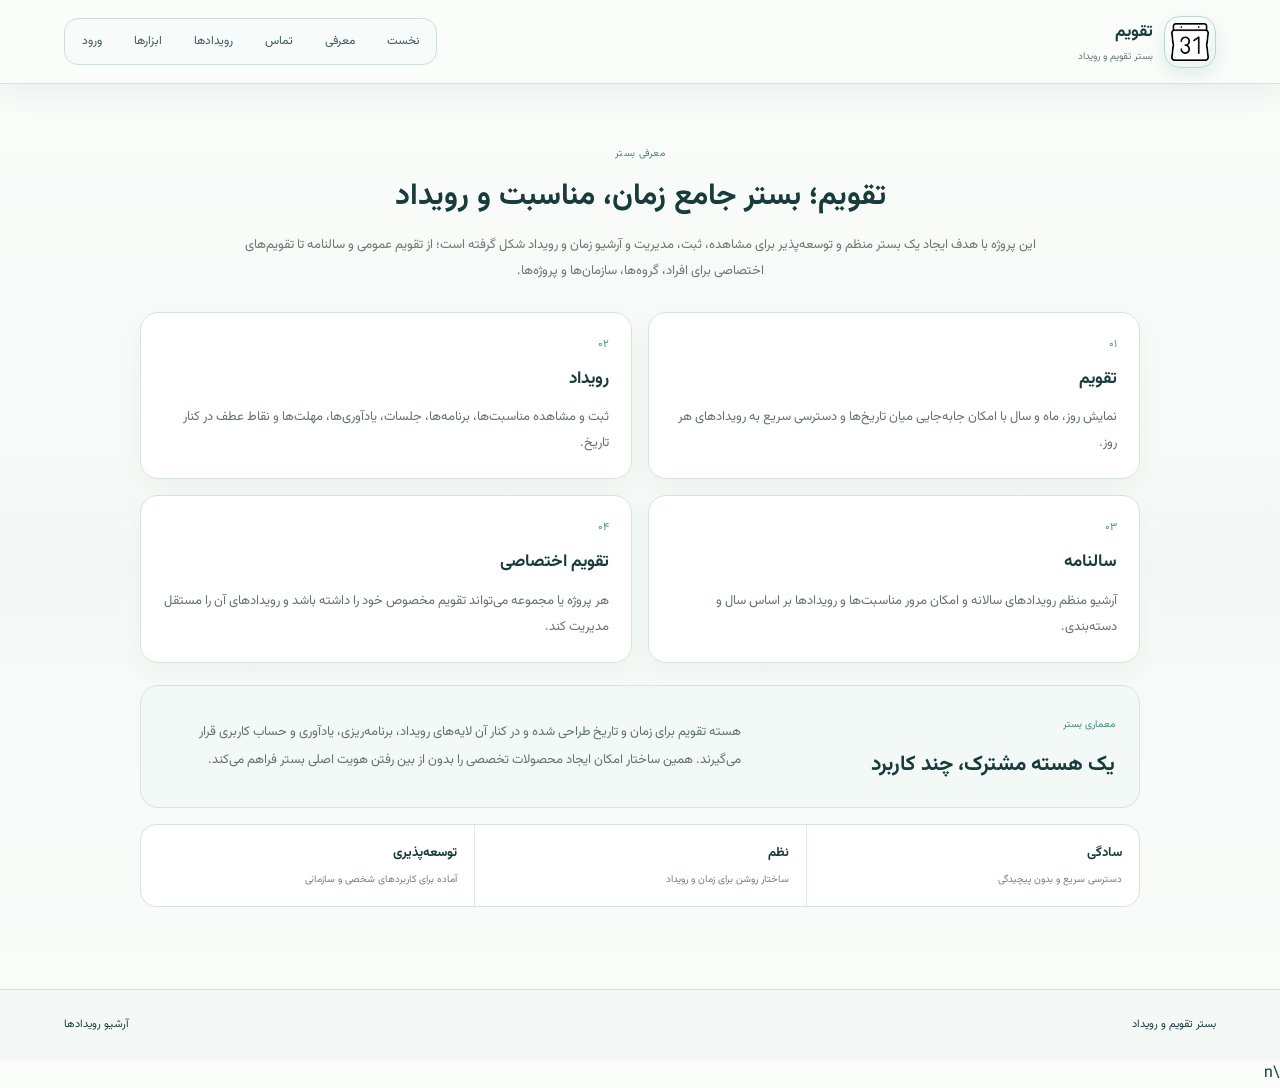
==== commit a51afee1: "Add shared background assets and back-to-top control" ====
--- a/about.html
+++ b/about.html
@@ -1 +1 @@
-<!doctype html><html lang="fa" dir="rtl"><head><meta charset="utf-8"><meta name="viewport" content="width=device-width,initial-scale=1"><title>معرفی | تقویم</title><link rel="icon" href="assets/images/logo.png" type="image/png"><link rel="stylesheet" href="assets/css/app.css"></head><body><header class="topbar"><a class="brand" href="index.html"><span class="brand-logo"><img src="assets/images/logo.png" alt="لوگوی تقویم"></span><span><b>تقویم</b><small>بستر تقویم و رویداد</small></span></a><nav><a href="index.html">نخست</a><a href="about.html">معرفی</a><a href="contact.html">تماس</a><a href="events.html">رویدادها</a><a href="tools.html">ابزارها</a><a href="login.html">ورود</a></nav></header><main><section class="section standalone-content about-page"><div class="about-hero"><span>معرفی بستر</span><h1>تقویم؛ بستر جامع زمان، مناسبت و رویداد</h1><p>این پروژه با هدف ایجاد یک بستر منظم و توسعه‌پذیر برای مشاهده، ثبت، مدیریت و آرشیو زمان و رویداد شکل گرفته است؛ از تقویم عمومی و سالنامه تا تقویم‌های اختصاصی برای افراد، گروه‌ها، سازمان‌ها و پروژه‌ها.</p></div><div class="about-grid"><article class="content-card"><span class="card-kicker">۰۱</span><h3>تقویم</h3><p>نمایش روز، ماه و سال با امکان جابه‌جایی میان تاریخ‌ها و دسترسی سریع به رویدادهای هر روز.</p></article><article class="content-card"><span class="card-kicker">۰۲</span><h3>رویداد</h3><p>ثبت و مشاهده مناسبت‌ها، برنامه‌ها، جلسات، یادآوری‌ها، مهلت‌ها و نقاط عطف در کنار تاریخ.</p></article><article class="content-card"><span class="card-kicker">۰۳</span><h3>سالنامه</h3><p>آرشیو منظم رویدادهای سالانه و امکان مرور مناسبت‌ها و رویدادها بر اساس سال و دسته‌بندی.</p></article><article class="content-card"><span class="card-kicker">۰۴</span><h3>تقویم اختصاصی</h3><p>هر پروژه یا مجموعه می‌تواند تقویم مخصوص خود را داشته باشد و رویدادهای آن را مستقل مدیریت کند.</p></article></div><div class="about-wide"><div><span>معماری بستر</span><h2>یک هسته مشترک، چند کاربرد</h2></div><p>هسته تقویم برای زمان و تاریخ طراحی شده و در کنار آن لایه‌های رویداد، برنامه‌ریزی، یادآوری و حساب کاربری قرار می‌گیرند. همین ساختار امکان ایجاد محصولات تخصصی را بدون از بین رفتن هویت اصلی بستر فراهم می‌کند.</p></div><div class="about-principles"><div><b>سادگی</b><span>دسترسی سریع و بدون پیچیدگی</span></div><div><b>نظم</b><span>ساختار روشن برای زمان و رویداد</span></div><div><b>توسعه‌پذیری</b><span>آماده برای کاربردهای شخصی و سازمانی</span></div></div></section></main><footer><span>بستر تقویم و رویداد</span><a href="events.html">آرشیو رویدادها</a></footer></body></html>+<!doctype html><html lang="fa" dir="rtl"><head><meta charset="utf-8"><meta name="viewport" content="width=device-width,initial-scale=1"><title>معرفی | تقویم</title><link rel="icon" href="assets/images/logo.png" type="image/png"><link rel="stylesheet" href="assets/css/app.css"></head><body><header class="topbar"><a class="brand" href="index.html"><span class="brand-logo"><img src="assets/images/logo.png" alt="لوگوی تقویم"></span><span><b>تقویم</b><small>بستر تقویم و رویداد</small></span></a><nav><a href="index.html">نخست</a><a href="about.html">معرفی</a><a href="contact.html">تماس</a><a href="events.html">رویدادها</a><a href="tools.html">ابزارها</a><a href="login.html">ورود</a></nav></header><main><section class="section standalone-content about-page"><div class="about-hero"><span>معرفی بستر</span><h1>تقویم؛ بستر جامع زمان، مناسبت و رویداد</h1><p>این پروژه با هدف ایجاد یک بستر منظم و توسعه‌پذیر برای مشاهده، ثبت، مدیریت و آرشیو زمان و رویداد شکل گرفته است؛ از تقویم عمومی و سالنامه تا تقویم‌های اختصاصی برای افراد، گروه‌ها، سازمان‌ها و پروژه‌ها.</p></div><div class="about-grid"><article class="content-card"><span class="card-kicker">۰۱</span><h3>تقویم</h3><p>نمایش روز، ماه و سال با امکان جابه‌جایی میان تاریخ‌ها و دسترسی سریع به رویدادهای هر روز.</p></article><article class="content-card"><span class="card-kicker">۰۲</span><h3>رویداد</h3><p>ثبت و مشاهده مناسبت‌ها، برنامه‌ها، جلسات، یادآوری‌ها، مهلت‌ها و نقاط عطف در کنار تاریخ.</p></article><article class="content-card"><span class="card-kicker">۰۳</span><h3>سالنامه</h3><p>آرشیو منظم رویدادهای سالانه و امکان مرور مناسبت‌ها و رویدادها بر اساس سال و دسته‌بندی.</p></article><article class="content-card"><span class="card-kicker">۰۴</span><h3>تقویم اختصاصی</h3><p>هر پروژه یا مجموعه می‌تواند تقویم مخصوص خود را داشته باشد و رویدادهای آن را مستقل مدیریت کند.</p></article></div><div class="about-wide"><div><span>معماری بستر</span><h2>یک هسته مشترک، چند کاربرد</h2></div><p>هسته تقویم برای زمان و تاریخ طراحی شده و در کنار آن لایه‌های رویداد، برنامه‌ریزی، یادآوری و حساب کاربری قرار می‌گیرند. همین ساختار امکان ایجاد محصولات تخصصی را بدون از بین رفتن هویت اصلی بستر فراهم می‌کند.</p></div><div class="about-principles"><div><b>سادگی</b><span>دسترسی سریع و بدون پیچیدگی</span></div><div><b>نظم</b><span>ساختار روشن برای زمان و رویداد</span></div><div><b>توسعه‌پذیری</b><span>آماده برای کاربردهای شخصی و سازمانی</span></div></div></section></main><footer><span>بستر تقویم و رویداد</span><a href="events.html">آرشیو رویدادها</a></footer><script src="assets/js/site.js?v=20261002-1"></script>\n</body></html>
--- a/assets/css/app.css
+++ b/assets/css/app.css
@@ -256,4 +256,9 @@
 @media print{.topbar,.toolbar-actions,.side-panel,.utility-strip,.month-agenda,.platform-note,footer,.modal{display:none!important}.calendar-shell{padding:0}.calendar-main{box-shadow:none;border:0}.day-cell{min-height:95px}.calendar-toolbar{margin-bottom:10px}}
 
 /* TOOLS */
-.tools-page{padding-top:55px}.tools-grid{display:grid;grid-template-columns:repeat(2,minmax(0,1fr));gap:16px}.tool-card{background:#fff;border:1px solid #d8e4e0;border-radius:18px;padding:24px;box-shadow:0 12px 32px rgba(28,69,66,.05)}.tool-kicker{display:block;color:var(--turq-dark);font-size:10px;letter-spacing:1.2px;margin-bottom:6px}.tool-card h2{font-size:22px;margin:0 0 5px}.tool-card p{font-size:12px;color:#687975;line-height:2;margin:0 0 16px}.tool-form{display:grid;gap:9px;margin-bottom:10px}.tool-form.two-cols{grid-template-columns:repeat(3,1fr)}.tool-form label{font-size:10px;color:#59716d}.tool-form input{display:block;width:100%;margin-top:4px;padding:9px 10px;border:1px solid #d5e2de;border-radius:9px;background:#fff;font:inherit;font-size:12px}.tool-card button{cursor:pointer}.tool-card>.add-btn,.tool-card>.outline{width:100%;min-height:40px}.tool-result{margin-top:10px;padding:10px;border-radius:9px;background:#edf7f4;color:#315e57;font-size:11px;line-height:1.9}.tool-result.is-error{background:#fbefed;color:#8a4d47}.tool-card hr{border:0;border-top:1px solid #e1e9e6;margin:20px 0}.lunar-today{padding:22px;border:1px solid #d4e5e0;border-radius:14px;background:linear-gradient(135deg,#eef8f5,#f7faf8);margin:15px 0}.lunar-today strong{display:block;font-size:25px;color:var(--ink)}.lunar-today span{display:block;color:#70817d;font-size:11px;margin-top:4px}.tools-note{margin-top:18px;border:1px solid #d8e4e0;border-radius:14px;padding:16px;background:#f7faf8;display:flex;gap:15px;align-items:center}.tools-note b{color:var(--turq-dark);white-space:nowrap}.tools-note span{font-size:11px;color:#657773}@media(max-width:800px){.tools-grid{grid-template-columns:1fr}.tool-form.two-cols{grid-template-columns:1fr 1fr}}@media(max-width:600px){.tools-page{padding-top:35px}.tool-card{padding:19px}.tool-form.two-cols{grid-template-columns:1fr}.tools-note{display:block}.tools-note b{display:block;margin-bottom:5px}}+.tools-page{padding-top:55px}.tools-grid{display:grid;grid-template-columns:repeat(2,minmax(0,1fr));gap:16px}.tool-card{background:#fff;border:1px solid #d8e4e0;border-radius:18px;padding:24px;box-shadow:0 12px 32px rgba(28,69,66,.05)}.tool-kicker{display:block;color:var(--turq-dark);font-size:10px;letter-spacing:1.2px;margin-bottom:6px}.tool-card h2{font-size:22px;margin:0 0 5px}.tool-card p{font-size:12px;color:#687975;line-height:2;margin:0 0 16px}.tool-form{display:grid;gap:9px;margin-bottom:10px}.tool-form.two-cols{grid-template-columns:repeat(3,1fr)}.tool-form label{font-size:10px;color:#59716d}.tool-form input{display:block;width:100%;margin-top:4px;padding:9px 10px;border:1px solid #d5e2de;border-radius:9px;background:#fff;font:inherit;font-size:12px}.tool-card button{cursor:pointer}.tool-card>.add-btn,.tool-card>.outline{width:100%;min-height:40px}.tool-result{margin-top:10px;padding:10px;border-radius:9px;background:#edf7f4;color:#315e57;font-size:11px;line-height:1.9}.tool-result.is-error{background:#fbefed;color:#8a4d47}.tool-card hr{border:0;border-top:1px solid #e1e9e6;margin:20px 0}.lunar-today{padding:22px;border:1px solid #d4e5e0;border-radius:14px;background:linear-gradient(135deg,#eef8f5,#f7faf8);margin:15px 0}.lunar-today strong{display:block;font-size:25px;color:var(--ink)}.lunar-today span{display:block;color:#70817d;font-size:11px;margin-top:4px}.tools-note{margin-top:18px;border:1px solid #d8e4e0;border-radius:14px;padding:16px;background:#f7faf8;display:flex;gap:15px;align-items:center}.tools-note b{color:var(--turq-dark);white-space:nowrap}.tools-note span{font-size:11px;color:#657773}@media(max-width:800px){.tools-grid{grid-template-columns:1fr}.tool-form.two-cols{grid-template-columns:1fr 1fr}}@media(max-width:600px){.tools-page{padding-top:35px}.tool-card{padding:19px}.tool-form.two-cols{grid-template-columns:1fr}.tools-note{display:block}.tools-note b{display:block;margin-bottom:5px}}
+/* FINAL CONTACT + AUTH LAYOUT FIX */
+.auth-page-refined{padding-top:52px;padding-bottom:70px}.auth-page-refined .auth-hero{margin-bottom:30px}.auth-page-refined .auth-shell{align-items:stretch}.auth-page-refined .auth-form.active{display:flex;flex-direction:column;align-items:stretch;width:100%;min-width:0}.auth-page-refined .auth-form label:not(.check){width:100%;min-width:0}.auth-page-refined .password-field{width:100%;min-width:0}.auth-page-refined .auth-options{width:100%;gap:15px;flex-wrap:wrap}.auth-page-refined .auth-submit{flex:0 0 auto}.auth-page-refined .auth-message{width:100%;min-height:22px}.auth-page-refined .auth-tabs{position:relative;z-index:2}.auth-page-refined .auth-panels{min-width:0}.auth-page-refined .auth-aside{min-height:100%}
+.contact-hero{max-width:820px;margin:0 auto 30px;text-align:center}.contact-hero>span{font-size:10px;color:var(--turq-dark);display:inline-block;margin-bottom:7px}.contact-hero h1{font-size:30px;line-height:1.6;margin:0 0 9px}.contact-hero p{font-size:13px;color:#657572;line-height:2;margin:0}.contact-layout{max-width:1050px;margin:auto;display:grid;grid-template-columns:minmax(0,1.3fr) minmax(280px,.7fr);gap:18px;align-items:start}.contact-form-card,.contact-side{background:#fff;border:1px solid #d7e4e1;border-radius:20px;box-shadow:0 12px 34px rgba(20,65,60,.05)}.contact-form-card{padding:28px}.contact-form-card h2{font-size:21px;margin:0 0 20px}.contact-form-grid{display:grid;grid-template-columns:1fr 1fr;gap:14px}.contact-form-grid label{display:flex;flex-direction:column;gap:6px;font-size:11px;color:#526560}.contact-form-grid label span{font-size:9px;color:#87938f}.contact-form-grid input,.contact-form-grid select,.contact-form-grid textarea{width:100%;border:1px solid #cbded9;border-radius:10px;background:#fff;color:var(--ink);font:inherit;font-size:12px;padding:10px 11px;outline:0}.contact-form-grid input,.contact-form-grid select{height:44px}.contact-form-grid textarea{resize:vertical;min-height:150px;line-height:1.9}.contact-form-grid input:focus,.contact-form-grid select:focus,.contact-form-grid textarea:focus{border-color:#72b9b2;box-shadow:0 0 0 3px rgba(21,154,152,.08)}.contact-message{grid-column:1/-1}.contact-form-actions{display:flex;align-items:center;gap:15px;margin-top:16px}.contact-form-actions .add-btn{min-width:145px}.contact-success{font-size:11px;color:#32756d}.contact-side{padding:24px;background:linear-gradient(180deg,#f8fbfa,#fff)}.contact-side-head{padding-bottom:12px;border-bottom:1px solid #e1ebe8}.contact-side-head span{font-size:9px;color:var(--turq-dark)}.contact-side-head h2{font-size:18px;margin:5px 0 0}.contact-route{padding:15px 0;border-bottom:1px solid #e4ece9}.contact-route:last-of-type{border-bottom:0}.contact-route b{font-size:12px}.contact-route p{font-size:10px;line-height:1.9;color:#71807c;margin:4px 0 0}.contact-note{margin-top:14px;padding:12px;border-radius:11px;background:#edf7f4;display:flex;gap:8px;flex-direction:column}.contact-note b{font-size:10px;color:var(--turq-dark)}.contact-note span{font-size:9px;line-height:1.9;color:#687873}@media(max-width:820px){.contact-layout{grid-template-columns:1fr}.contact-form-grid{grid-template-columns:1fr}}@media(max-width:600px){.auth-page-refined{padding-top:34px}.auth-page-refined .auth-hero h1,.contact-hero h1{font-size:25px}.auth-page-refined .auth-shell{border-radius:16px}.auth-page-refined .auth-aside{padding:22px}.auth-page-refined .auth-panels{padding:22px 18px!important}.auth-page-refined .auth-tabs{padding:13px 18px 0!important}.auth-page-refined .auth-tab{padding:9px 15px;font-size:12px}.contact-form-card,.contact-side{padding:19px;border-radius:16px}.contact-form-actions{align-items:flex-start;flex-direction:column}.contact-form-actions .add-btn{width:100%}}
+/* Annual archive labels */
+.events-year-note{margin:0 0 18px;padding:13px 16px;border:1px solid #d8e6e2;border-radius:13px;background:#f4f9f7;color:#63736f;font-size:10px;line-height:1.9}
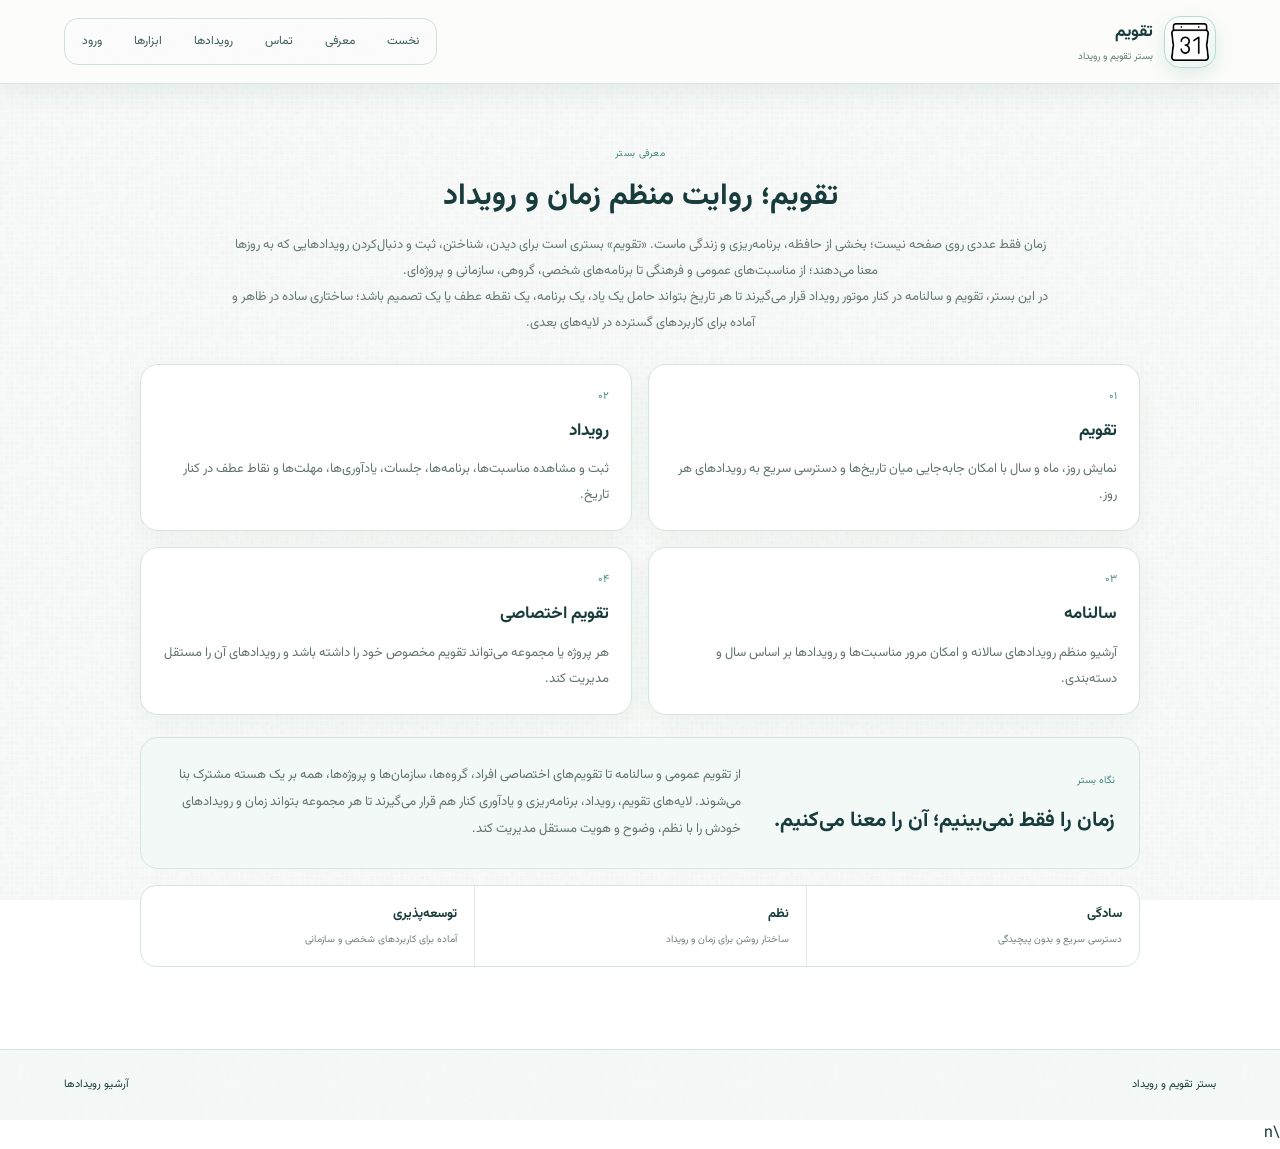
==== commit f10697df: "Refine platform introduction page" ====
--- a/about.html
+++ b/about.html
@@ -1 +1 @@
-<!doctype html><html lang="fa" dir="rtl"><head><meta charset="utf-8"><meta name="viewport" content="width=device-width,initial-scale=1"><title>معرفی | تقویم</title><link rel="icon" href="assets/images/logo.png" type="image/png"><link rel="stylesheet" href="assets/css/app.css"></head><body><header class="topbar"><a class="brand" href="index.html"><span class="brand-logo"><img src="assets/images/logo.png" alt="لوگوی تقویم"></span><span><b>تقویم</b><small>بستر تقویم و رویداد</small></span></a><nav><a href="index.html">نخست</a><a href="about.html">معرفی</a><a href="contact.html">تماس</a><a href="events.html">رویدادها</a><a href="tools.html">ابزارها</a><a href="login.html">ورود</a></nav></header><main><section class="section standalone-content about-page"><div class="about-hero"><span>معرفی بستر</span><h1>تقویم؛ بستر جامع زمان، مناسبت و رویداد</h1><p>این پروژه با هدف ایجاد یک بستر منظم و توسعه‌پذیر برای مشاهده، ثبت، مدیریت و آرشیو زمان و رویداد شکل گرفته است؛ از تقویم عمومی و سالنامه تا تقویم‌های اختصاصی برای افراد، گروه‌ها، سازمان‌ها و پروژه‌ها.</p></div><div class="about-grid"><article class="content-card"><span class="card-kicker">۰۱</span><h3>تقویم</h3><p>نمایش روز، ماه و سال با امکان جابه‌جایی میان تاریخ‌ها و دسترسی سریع به رویدادهای هر روز.</p></article><article class="content-card"><span class="card-kicker">۰۲</span><h3>رویداد</h3><p>ثبت و مشاهده مناسبت‌ها، برنامه‌ها، جلسات، یادآوری‌ها، مهلت‌ها و نقاط عطف در کنار تاریخ.</p></article><article class="content-card"><span class="card-kicker">۰۳</span><h3>سالنامه</h3><p>آرشیو منظم رویدادهای سالانه و امکان مرور مناسبت‌ها و رویدادها بر اساس سال و دسته‌بندی.</p></article><article class="content-card"><span class="card-kicker">۰۴</span><h3>تقویم اختصاصی</h3><p>هر پروژه یا مجموعه می‌تواند تقویم مخصوص خود را داشته باشد و رویدادهای آن را مستقل مدیریت کند.</p></article></div><div class="about-wide"><div><span>معماری بستر</span><h2>یک هسته مشترک، چند کاربرد</h2></div><p>هسته تقویم برای زمان و تاریخ طراحی شده و در کنار آن لایه‌های رویداد، برنامه‌ریزی، یادآوری و حساب کاربری قرار می‌گیرند. همین ساختار امکان ایجاد محصولات تخصصی را بدون از بین رفتن هویت اصلی بستر فراهم می‌کند.</p></div><div class="about-principles"><div><b>سادگی</b><span>دسترسی سریع و بدون پیچیدگی</span></div><div><b>نظم</b><span>ساختار روشن برای زمان و رویداد</span></div><div><b>توسعه‌پذیری</b><span>آماده برای کاربردهای شخصی و سازمانی</span></div></div></section></main><footer><span>بستر تقویم و رویداد</span><a href="events.html">آرشیو رویدادها</a></footer><script src="assets/js/site.js?v=20261002-1"></script>\n</body></html>+<!doctype html><html lang="fa" dir="rtl"><head><meta charset="utf-8"><meta name="viewport" content="width=device-width,initial-scale=1"><title>معرفی | تقویم</title><link rel="icon" href="assets/images/logo.png" type="image/png"><link rel="stylesheet" href="assets/css/app.css"></head><body><header class="topbar"><a class="brand" href="index.html"><span class="brand-logo"><img src="assets/images/logo.png" alt="لوگوی تقویم"></span><span><b>تقویم</b><small>بستر تقویم و رویداد</small></span></a><nav><a href="index.html">نخست</a><a href="about.html">معرفی</a><a href="contact.html">تماس</a><a href="events.html">رویدادها</a><a href="tools.html">ابزارها</a><a href="login.html">ورود</a></nav></header><main><section class="section standalone-content about-page"><div class="about-hero"><span>معرفی بستر</span><h1>تقویم؛ روایت منظم زمان و رویداد</h1><p>زمان فقط عددی روی صفحه نیست؛ بخشی از حافظه، برنامه‌ریزی و زندگی ماست. «تقویم» بستری است برای دیدن، شناختن، ثبت و دنبال‌کردن رویدادهایی که به روزها معنا می‌دهند؛ از مناسبت‌های عمومی و فرهنگی تا برنامه‌های شخصی، گروهی، سازمانی و پروژه‌ای.</p><p>در این بستر، تقویم و سالنامه در کنار موتور رویداد قرار می‌گیرند تا هر تاریخ بتواند حامل یک یاد، یک برنامه، یک نقطه عطف یا یک تصمیم باشد؛ ساختاری ساده در ظاهر و آماده برای کاربردهای گسترده در لایه‌های بعدی.</p></div><div class="about-grid"><article class="content-card"><span class="card-kicker">۰۱</span><h3>تقویم</h3><p>نمایش روز، ماه و سال با امکان جابه‌جایی میان تاریخ‌ها و دسترسی سریع به رویدادهای هر روز.</p></article><article class="content-card"><span class="card-kicker">۰۲</span><h3>رویداد</h3><p>ثبت و مشاهده مناسبت‌ها، برنامه‌ها، جلسات، یادآوری‌ها، مهلت‌ها و نقاط عطف در کنار تاریخ.</p></article><article class="content-card"><span class="card-kicker">۰۳</span><h3>سالنامه</h3><p>آرشیو منظم رویدادهای سالانه و امکان مرور مناسبت‌ها و رویدادها بر اساس سال و دسته‌بندی.</p></article><article class="content-card"><span class="card-kicker">۰۴</span><h3>تقویم اختصاصی</h3><p>هر پروژه یا مجموعه می‌تواند تقویم مخصوص خود را داشته باشد و رویدادهای آن را مستقل مدیریت کند.</p></article></div><div class="about-wide"><div><span>نگاه بستر</span><h2>زمان را فقط نمی‌بینیم؛ آن را معنا می‌کنیم.</h2></div><p>از تقویم عمومی و سالنامه تا تقویم‌های اختصاصی افراد، گروه‌ها، سازمان‌ها و پروژه‌ها، همه بر یک هسته مشترک بنا می‌شوند. لایه‌های تقویم، رویداد، برنامه‌ریزی و یادآوری کنار هم قرار می‌گیرند تا هر مجموعه بتواند زمان و رویدادهای خودش را با نظم، وضوح و هویت مستقل مدیریت کند.</p></div><div class="about-principles"><div><b>سادگی</b><span>دسترسی سریع و بدون پیچیدگی</span></div><div><b>نظم</b><span>ساختار روشن برای زمان و رویداد</span></div><div><b>توسعه‌پذیری</b><span>آماده برای کاربردهای شخصی و سازمانی</span></div></div></section></main><footer><span>بستر تقویم و رویداد</span><a href="events.html">آرشیو رویدادها</a></footer><script src="assets/js/site.js?v=20261002-1"></script>\n</body></html>
--- a/assets/css/app.css
+++ b/assets/css/app.css
@@ -262,3 +262,57 @@
 .contact-hero{max-width:820px;margin:0 auto 30px;text-align:center}.contact-hero>span{font-size:10px;color:var(--turq-dark);display:inline-block;margin-bottom:7px}.contact-hero h1{font-size:30px;line-height:1.6;margin:0 0 9px}.contact-hero p{font-size:13px;color:#657572;line-height:2;margin:0}.contact-layout{max-width:1050px;margin:auto;display:grid;grid-template-columns:minmax(0,1.3fr) minmax(280px,.7fr);gap:18px;align-items:start}.contact-form-card,.contact-side{background:#fff;border:1px solid #d7e4e1;border-radius:20px;box-shadow:0 12px 34px rgba(20,65,60,.05)}.contact-form-card{padding:28px}.contact-form-card h2{font-size:21px;margin:0 0 20px}.contact-form-grid{display:grid;grid-template-columns:1fr 1fr;gap:14px}.contact-form-grid label{display:flex;flex-direction:column;gap:6px;font-size:11px;color:#526560}.contact-form-grid label span{font-size:9px;color:#87938f}.contact-form-grid input,.contact-form-grid select,.contact-form-grid textarea{width:100%;border:1px solid #cbded9;border-radius:10px;background:#fff;color:var(--ink);font:inherit;font-size:12px;padding:10px 11px;outline:0}.contact-form-grid input,.contact-form-grid select{height:44px}.contact-form-grid textarea{resize:vertical;min-height:150px;line-height:1.9}.contact-form-grid input:focus,.contact-form-grid select:focus,.contact-form-grid textarea:focus{border-color:#72b9b2;box-shadow:0 0 0 3px rgba(21,154,152,.08)}.contact-message{grid-column:1/-1}.contact-form-actions{display:flex;align-items:center;gap:15px;margin-top:16px}.contact-form-actions .add-btn{min-width:145px}.contact-success{font-size:11px;color:#32756d}.contact-side{padding:24px;background:linear-gradient(180deg,#f8fbfa,#fff)}.contact-side-head{padding-bottom:12px;border-bottom:1px solid #e1ebe8}.contact-side-head span{font-size:9px;color:var(--turq-dark)}.contact-side-head h2{font-size:18px;margin:5px 0 0}.contact-route{padding:15px 0;border-bottom:1px solid #e4ece9}.contact-route:last-of-type{border-bottom:0}.contact-route b{font-size:12px}.contact-route p{font-size:10px;line-height:1.9;color:#71807c;margin:4px 0 0}.contact-note{margin-top:14px;padding:12px;border-radius:11px;background:#edf7f4;display:flex;gap:8px;flex-direction:column}.contact-note b{font-size:10px;color:var(--turq-dark)}.contact-note span{font-size:9px;line-height:1.9;color:#687873}@media(max-width:820px){.contact-layout{grid-template-columns:1fr}.contact-form-grid{grid-template-columns:1fr}}@media(max-width:600px){.auth-page-refined{padding-top:34px}.auth-page-refined .auth-hero h1,.contact-hero h1{font-size:25px}.auth-page-refined .auth-shell{border-radius:16px}.auth-page-refined .auth-aside{padding:22px}.auth-page-refined .auth-panels{padding:22px 18px!important}.auth-page-refined .auth-tabs{padding:13px 18px 0!important}.auth-page-refined .auth-tab{padding:9px 15px;font-size:12px}.contact-form-card,.contact-side{padding:19px;border-radius:16px}.contact-form-actions{align-items:flex-start;flex-direction:column}.contact-form-actions .add-btn{width:100%}}
 /* Annual archive labels */
 .events-year-note{margin:0 0 18px;padding:13px 16px;border:1px solid #d8e6e2;border-radius:13px;background:#f4f9f7;color:#63736f;font-size:10px;line-height:1.9}
+
+/* VISUAL ASSETS + GLOBAL BACK TO TOP */
+body{
+  background-image:linear-gradient(rgba(247,251,249,.72),rgba(247,251,249,.72)),url('../images/bg10.jpg');
+  background-size:auto;
+  background-position:center top;
+  background-attachment:fixed;
+  background-repeat:repeat;
+}
+/* Only the unified navigation container receives backbox.png. */
+.topbar{
+  background:rgba(252,253,250,.94);
+  background-image:none;
+}
+.topbar nav{
+  background-image:linear-gradient(rgba(255,255,255,.84),rgba(255,255,255,.84)),url('../images/backbox.png');
+  background-size:auto;
+  background-position:center;
+  background-repeat:repeat;
+}
+.topbar nav a,.today,.outline,.toolbar-actions button,.views button,.side-head button,.date-open,
+.tool-card>.outline,.converter-tab{
+  background-image:none;
+}
+.topbar nav a:hover,.today:hover,.outline:hover,.toolbar-actions button:hover,.views button:hover,
+.tool-card>.outline:hover,.converter-tab:hover{
+  background-image:none;
+}
+.add-btn,.save,.auth-submit,.contact-form-actions .add-btn{
+  background-image:linear-gradient(135deg,rgba(13,112,111,.96),rgba(21,154,152,.94)),url('../images/backbox.png');
+  background-size:auto;
+  background-position:center;
+  background-repeat:repeat;
+}
+footer{
+  background-image:linear-gradient(rgba(244,249,247,.91),rgba(244,249,247,.91)),url('../images/fback.png');
+  background-size:auto;
+  background-position:center;
+  background-repeat:repeat;
+}
+.back-to-top{
+  position:fixed;left:22px;bottom:22px;z-index:80;
+  width:48px;height:48px;border:1px solid #a9cbc5;border-radius:14px;
+  background-image:linear-gradient(rgba(255,255,255,.90),rgba(255,255,255,.90)),url('../images/backbox.png');
+  background-size:auto;background-position:center;background-repeat:repeat;
+  color:var(--turq-dark);box-shadow:0 12px 28px rgba(20,65,60,.16);
+  display:flex;flex-direction:column;align-items:center;justify-content:center;
+  gap:0;cursor:pointer;opacity:0;visibility:hidden;transform:translateY(10px);
+  transition:.22s ease;font-family:inherit;
+}
+.back-to-top.show{opacity:1;visibility:visible;transform:none}
+.back-to-top span{font-size:18px;line-height:1}
+.back-to-top small{font-size:8px;line-height:1.2}
+@media(max-width:600px){.back-to-top{left:12px;bottom:12px;width:44px;height:44px;border-radius:12px}}
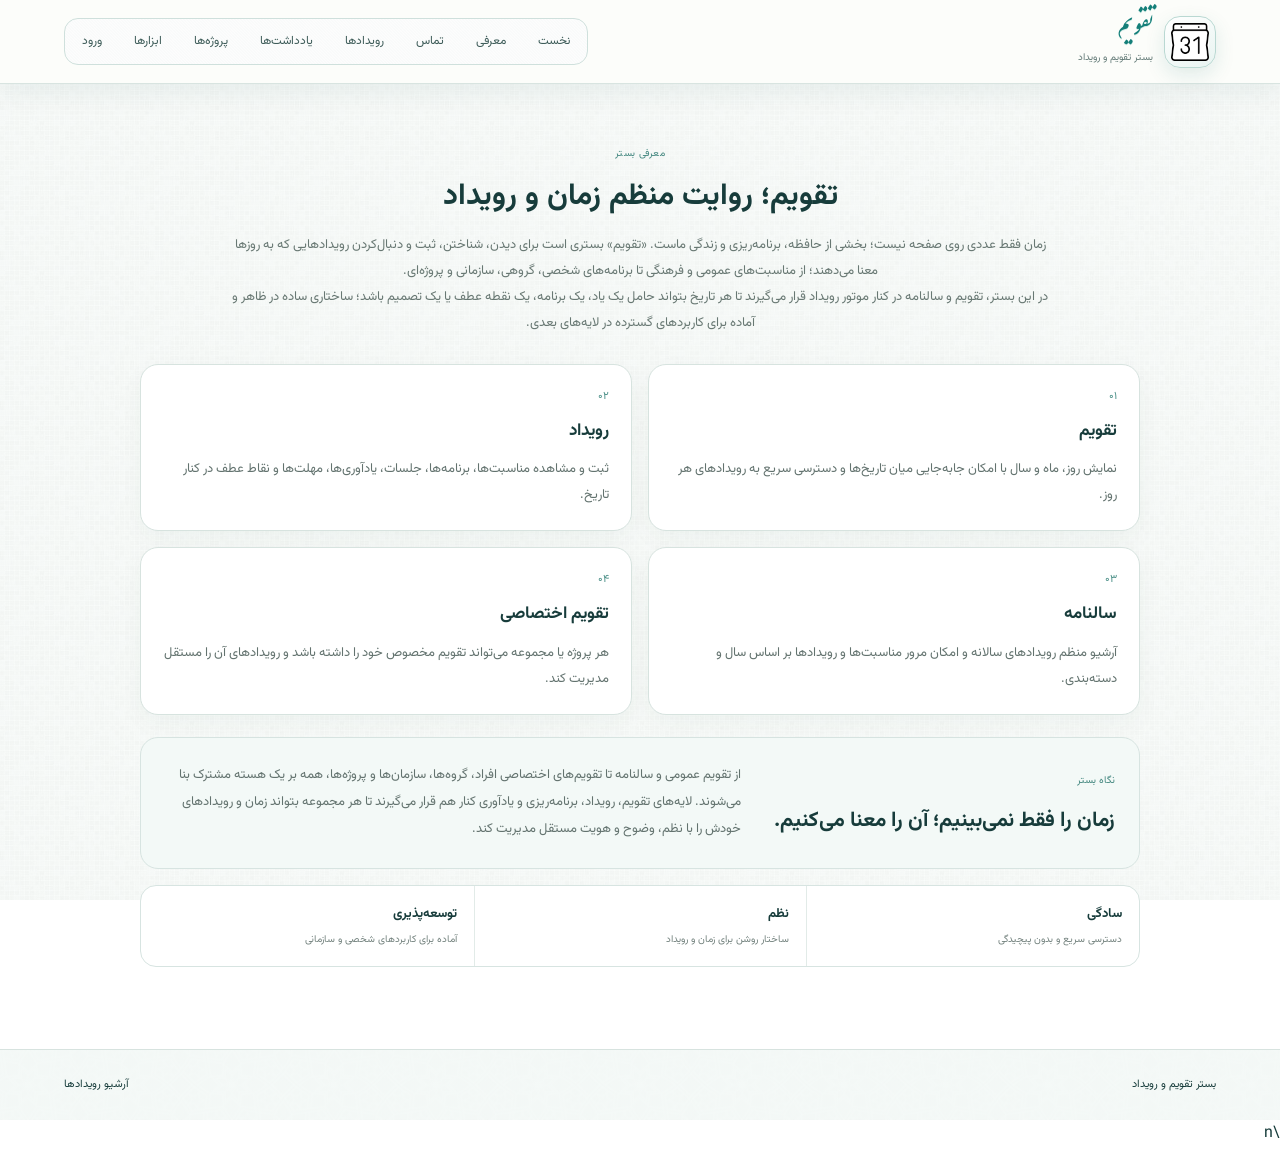
==== commit 6c7f5699: "یکپارچه‌سازی منوی کاربری" ====
--- a/about.html
+++ b/about.html
@@ -1 +1 @@
-<!doctype html><html lang="fa" dir="rtl"><head><meta charset="utf-8"><meta name="viewport" content="width=device-width,initial-scale=1"><title>معرفی | تقویم</title><link rel="icon" href="assets/images/logo.png" type="image/png"><link rel="stylesheet" href="assets/css/app.css"></head><body><header class="topbar"><a class="brand" href="index.html"><span class="brand-logo"><img src="assets/images/logo.png" alt="لوگوی تقویم"></span><span><b>تقویم</b><small>بستر تقویم و رویداد</small></span></a><nav><a href="index.html">نخست</a><a href="about.html">معرفی</a><a href="contact.html">تماس</a><a href="events.html">رویدادها</a><a href="tools.html">ابزارها</a><a href="login.html">ورود</a></nav></header><main><section class="section standalone-content about-page"><div class="about-hero"><span>معرفی بستر</span><h1>تقویم؛ روایت منظم زمان و رویداد</h1><p>زمان فقط عددی روی صفحه نیست؛ بخشی از حافظه، برنامه‌ریزی و زندگی ماست. «تقویم» بستری است برای دیدن، شناختن، ثبت و دنبال‌کردن رویدادهایی که به روزها معنا می‌دهند؛ از مناسبت‌های عمومی و فرهنگی تا برنامه‌های شخصی، گروهی، سازمانی و پروژه‌ای.</p><p>در این بستر، تقویم و سالنامه در کنار موتور رویداد قرار می‌گیرند تا هر تاریخ بتواند حامل یک یاد، یک برنامه، یک نقطه عطف یا یک تصمیم باشد؛ ساختاری ساده در ظاهر و آماده برای کاربردهای گسترده در لایه‌های بعدی.</p></div><div class="about-grid"><article class="content-card"><span class="card-kicker">۰۱</span><h3>تقویم</h3><p>نمایش روز، ماه و سال با امکان جابه‌جایی میان تاریخ‌ها و دسترسی سریع به رویدادهای هر روز.</p></article><article class="content-card"><span class="card-kicker">۰۲</span><h3>رویداد</h3><p>ثبت و مشاهده مناسبت‌ها، برنامه‌ها، جلسات، یادآوری‌ها، مهلت‌ها و نقاط عطف در کنار تاریخ.</p></article><article class="content-card"><span class="card-kicker">۰۳</span><h3>سالنامه</h3><p>آرشیو منظم رویدادهای سالانه و امکان مرور مناسبت‌ها و رویدادها بر اساس سال و دسته‌بندی.</p></article><article class="content-card"><span class="card-kicker">۰۴</span><h3>تقویم اختصاصی</h3><p>هر پروژه یا مجموعه می‌تواند تقویم مخصوص خود را داشته باشد و رویدادهای آن را مستقل مدیریت کند.</p></article></div><div class="about-wide"><div><span>نگاه بستر</span><h2>زمان را فقط نمی‌بینیم؛ آن را معنا می‌کنیم.</h2></div><p>از تقویم عمومی و سالنامه تا تقویم‌های اختصاصی افراد، گروه‌ها، سازمان‌ها و پروژه‌ها، همه بر یک هسته مشترک بنا می‌شوند. لایه‌های تقویم، رویداد، برنامه‌ریزی و یادآوری کنار هم قرار می‌گیرند تا هر مجموعه بتواند زمان و رویدادهای خودش را با نظم، وضوح و هویت مستقل مدیریت کند.</p></div><div class="about-principles"><div><b>سادگی</b><span>دسترسی سریع و بدون پیچیدگی</span></div><div><b>نظم</b><span>ساختار روشن برای زمان و رویداد</span></div><div><b>توسعه‌پذیری</b><span>آماده برای کاربردهای شخصی و سازمانی</span></div></div></section></main><footer><span>بستر تقویم و رویداد</span><a href="events.html">آرشیو رویدادها</a></footer><script src="assets/js/site.js?v=20261002-1"></script>\n</body></html>+<!doctype html><html lang="fa" dir="rtl"><head><meta charset="utf-8"><meta name="viewport" content="width=device-width,initial-scale=1"><title>معرفی | تقویم</title><link rel="icon" href="assets/images/logo.png" type="image/png"><link rel="stylesheet" href="assets/css/app.css"></head><body><header class="topbar"><a class="brand" href="index.html"><span class="brand-logo"><img src="assets/images/logo.png" alt="لوگوی تقویم"></span><span><b>تقویم</b><small>بستر تقویم و رویداد</small></span></a><nav><a href="index.html">نخست</a><a href="about.html">معرفی</a><a href="contact.html">تماس</a><a href="events.html">رویدادها</a><a href="notes.html">یادداشت‌ها</a><a href="projects.html">پروژه‌ها</a><a href="tools.html">ابزارها</a><a href="login.html">ورود</a></nav></header><main><section class="section standalone-content about-page"><div class="about-hero"><span>معرفی بستر</span><h1>تقویم؛ روایت منظم زمان و رویداد</h1><p>زمان فقط عددی روی صفحه نیست؛ بخشی از حافظه، برنامه‌ریزی و زندگی ماست. «تقویم» بستری است برای دیدن، شناختن، ثبت و دنبال‌کردن رویدادهایی که به روزها معنا می‌دهند؛ از مناسبت‌های عمومی و فرهنگی تا برنامه‌های شخصی، گروهی، سازمانی و پروژه‌ای.</p><p>در این بستر، تقویم و سالنامه در کنار موتور رویداد قرار می‌گیرند تا هر تاریخ بتواند حامل یک یاد، یک برنامه، یک نقطه عطف یا یک تصمیم باشد؛ ساختاری ساده در ظاهر و آماده برای کاربردهای گسترده در لایه‌های بعدی.</p></div><div class="about-grid"><article class="content-card"><span class="card-kicker">۰۱</span><h3>تقویم</h3><p>نمایش روز، ماه و سال با امکان جابه‌جایی میان تاریخ‌ها و دسترسی سریع به رویدادهای هر روز.</p></article><article class="content-card"><span class="card-kicker">۰۲</span><h3>رویداد</h3><p>ثبت و مشاهده مناسبت‌ها، برنامه‌ها، جلسات، یادآوری‌ها، مهلت‌ها و نقاط عطف در کنار تاریخ.</p></article><article class="content-card"><span class="card-kicker">۰۳</span><h3>سالنامه</h3><p>آرشیو منظم رویدادهای سالانه و امکان مرور مناسبت‌ها و رویدادها بر اساس سال و دسته‌بندی.</p></article><article class="content-card"><span class="card-kicker">۰۴</span><h3>تقویم اختصاصی</h3><p>هر پروژه یا مجموعه می‌تواند تقویم مخصوص خود را داشته باشد و رویدادهای آن را مستقل مدیریت کند.</p></article></div><div class="about-wide"><div><span>نگاه بستر</span><h2>زمان را فقط نمی‌بینیم؛ آن را معنا می‌کنیم.</h2></div><p>از تقویم عمومی و سالنامه تا تقویم‌های اختصاصی افراد، گروه‌ها، سازمان‌ها و پروژه‌ها، همه بر یک هسته مشترک بنا می‌شوند. لایه‌های تقویم، رویداد، برنامه‌ریزی و یادآوری کنار هم قرار می‌گیرند تا هر مجموعه بتواند زمان و رویدادهای خودش را با نظم، وضوح و هویت مستقل مدیریت کند.</p></div><div class="about-principles"><div><b>سادگی</b><span>دسترسی سریع و بدون پیچیدگی</span></div><div><b>نظم</b><span>ساختار روشن برای زمان و رویداد</span></div><div><b>توسعه‌پذیری</b><span>آماده برای کاربردهای شخصی و سازمانی</span></div></div></section></main><footer><span>بستر تقویم و رویداد</span><a href="events.html">آرشیو رویدادها</a></footer><script src="assets/js/site.js?v=20261002-1"></script>\n</body></html>
--- a/assets/css/app.css
+++ b/assets/css/app.css
@@ -316,3 +316,9 @@
 .back-to-top span{font-size:18px;line-height:1}
 .back-to-top small{font-size:8px;line-height:1.2}
 @media(max-width:600px){.back-to-top{left:12px;bottom:12px;width:44px;height:44px;border-radius:12px}}
+
+/* عنوان برند با تایپوگرافی شکسته */
+.brand b{font-family:ShekastehLocal,VazirmatnLocal,Tahoma,sans-serif;font-size:29px;font-weight:400;line-height:1.05;color:#147f79;letter-spacing:0;text-shadow:0 1px 0 #d9eee9}.brand small{margin-top:3px}.day-events-count{margin:0 0 12px;padding:9px 12px;border:1px solid #d8e8e3;border-radius:10px;background:#f3f9f7;color:#3e6f68;font-size:10px}@media(max-width:600px){.brand b{font-size:25px}}
+
+/* صفحه کامل روز */
+.day-modern-page{max-width:1180px;margin:auto;padding:42px 5% 70px}.day-hero{border:1px solid #cfe1dc;border-radius:24px;background:linear-gradient(135deg,#f7fbfa,#eef7f4);padding:30px;box-shadow:0 16px 45px rgba(25,77,70,.07);position:relative;overflow:hidden}.day-hero:after{content:"";position:absolute;width:300px;height:300px;border:1px solid rgba(184,149,82,.18);border-radius:50%;left:-130px;bottom:-190px}.day-hero-kicker{font-size:10px;color:var(--turq-dark);margin-bottom:10px}.day-hero-main{display:flex;align-items:center;justify-content:space-between;gap:15px}.day-hero h1{font-size:31px;line-height:1.5;margin:0;color:var(--ink)}.day-hero-main p{font-size:13px;color:#68807b;margin:2px 0 0}.holiday-badge{padding:7px 12px;border-radius:20px;background:#f7eee0;border:1px solid #dfcba5;color:#85642d;font-size:10px}.day-date-triad{display:grid;grid-template-columns:repeat(3,1fr);gap:10px;margin-top:23px;position:relative;z-index:1}.day-date-triad article{background:#fff;border:1px solid #d8e5e1;border-radius:15px;padding:15px 16px}.day-date-triad span,.day-date-triad small{display:block;color:#788984;font-size:9px}.day-date-triad b{display:block;color:#214e4a;font-size:17px;margin:3px 0}.day-date-triad small{color:#9a8270;font-size:10px}.day-navigation{display:flex;justify-content:center;gap:8px;margin:14px 0 25px}.day-navigation .outline{min-width:95px;text-align:center}.day-content-grid{display:grid;grid-template-columns:minmax(0,1fr) 285px;gap:18px;align-items:start}.day-events-column{min-width:0}.day-section-head{display:flex;justify-content:space-between;align-items:center;padding:0 3px 12px;color:#49625d;font-size:11px}.day-section-head b{font-size:10px;color:#8a9995;font-weight:400}.occasion-group{background:#fff;border:1px solid #d9e5e1;border-radius:18px;padding:18px;margin-bottom:12px;box-shadow:0 10px 28px rgba(28,69,66,.035)}.occasion-group[hidden]{display:none}.occasion-group-head{display:flex;align-items:center;gap:10px;padding-bottom:12px;border-bottom:1px solid #e4ece9}.occasion-mark{width:9px;height:36px;border-radius:8px;background:var(--turq)}.religious-mark{background:#9276a9}.culture-mark{background:#b89552}.international-mark{background:#557e9a}.special-mark{background:#788b87}.occasion-group-head small{display:block;color:#81908c;font-size:9px}.occasion-group-head h2{font-size:16px;margin:1px 0;color:#274c48}.occasion-list{padding-top:4px}.occasion-item{padding:13px 2px;border-bottom:1px solid #edf1ef}.occasion-item:last-child{border-bottom:0;padding-bottom:3px}.occasion-title{display:flex;align-items:flex-start;gap:9px}.occasion-dot{width:7px;height:7px;border-radius:50%;background:#62a9a1;margin-top:9px;flex:0 0 auto}.occasion-item.religious .occasion-dot{background:#9276a9}.occasion-item.national .occasion-dot,.occasion-item.iranian .occasion-dot,.occasion-item.historical .occasion-dot{background:#b89552}.occasion-item.international .occasion-dot{background:#557e9a}.occasion-item.special .occasion-dot{background:#788b87}.occasion-title b{display:block;font-size:12px;line-height:1.9;color:#29433f}.occasion-title small{display:block;color:#87948f;font-size:9px;margin-top:2px}.occasion-item p{margin:5px 0 0 16px;color:#71817d;font-size:10px;line-height:1.9}.occasion-item.official{background:linear-gradient(90deg,rgba(184,149,82,.035),transparent);border-radius:8px;padding-right:7px}.day-aside{display:flex;flex-direction:column;gap:12px;position:sticky;top:100px}.day-aside-card{background:#fff;border:1px solid #d8e5e1;border-radius:17px;padding:19px;box-shadow:0 10px 28px rgba(28,69,66,.04)}.aside-kicker{font-size:9px;color:var(--turq-dark)}.day-aside-card h2{font-size:20px;margin:5px 0;color:#214e4a}.day-aside-card p{font-size:11px;line-height:2;color:#70807c;margin:7px 0 0}.day-tools-card{display:flex;flex-direction:column;gap:8px}.day-tools-card>b{font-size:12px;margin-bottom:3px}.day-tools-card a{width:100%;text-align:center;font-size:10px}.day-note-card{background:#f3f9f7}.day-note-card b{font-size:11px;color:#2e7068}@media(max-width:850px){.day-content-grid{grid-template-columns:1fr}.day-aside{position:static;display:grid;grid-template-columns:1fr 1fr}.day-note-card{grid-column:1/-1}}@media(max-width:600px){.day-modern-page{padding:28px 3% 50px}.day-hero{padding:21px 16px;border-radius:18px}.day-hero h1{font-size:25px}.day-hero-main{align-items:flex-start}.day-date-triad{grid-template-columns:1fr;gap:7px;margin-top:17px}.day-date-triad article{padding:11px 13px}.day-date-triad b{font-size:15px}.day-navigation{gap:5px}.day-navigation .outline{min-width:0;flex:1;padding:7px 8px}.occasion-group{padding:14px;border-radius:15px}.occasion-group-head h2{font-size:14px}.day-aside{grid-template-columns:1fr}.day-note-card{grid-column:auto}}
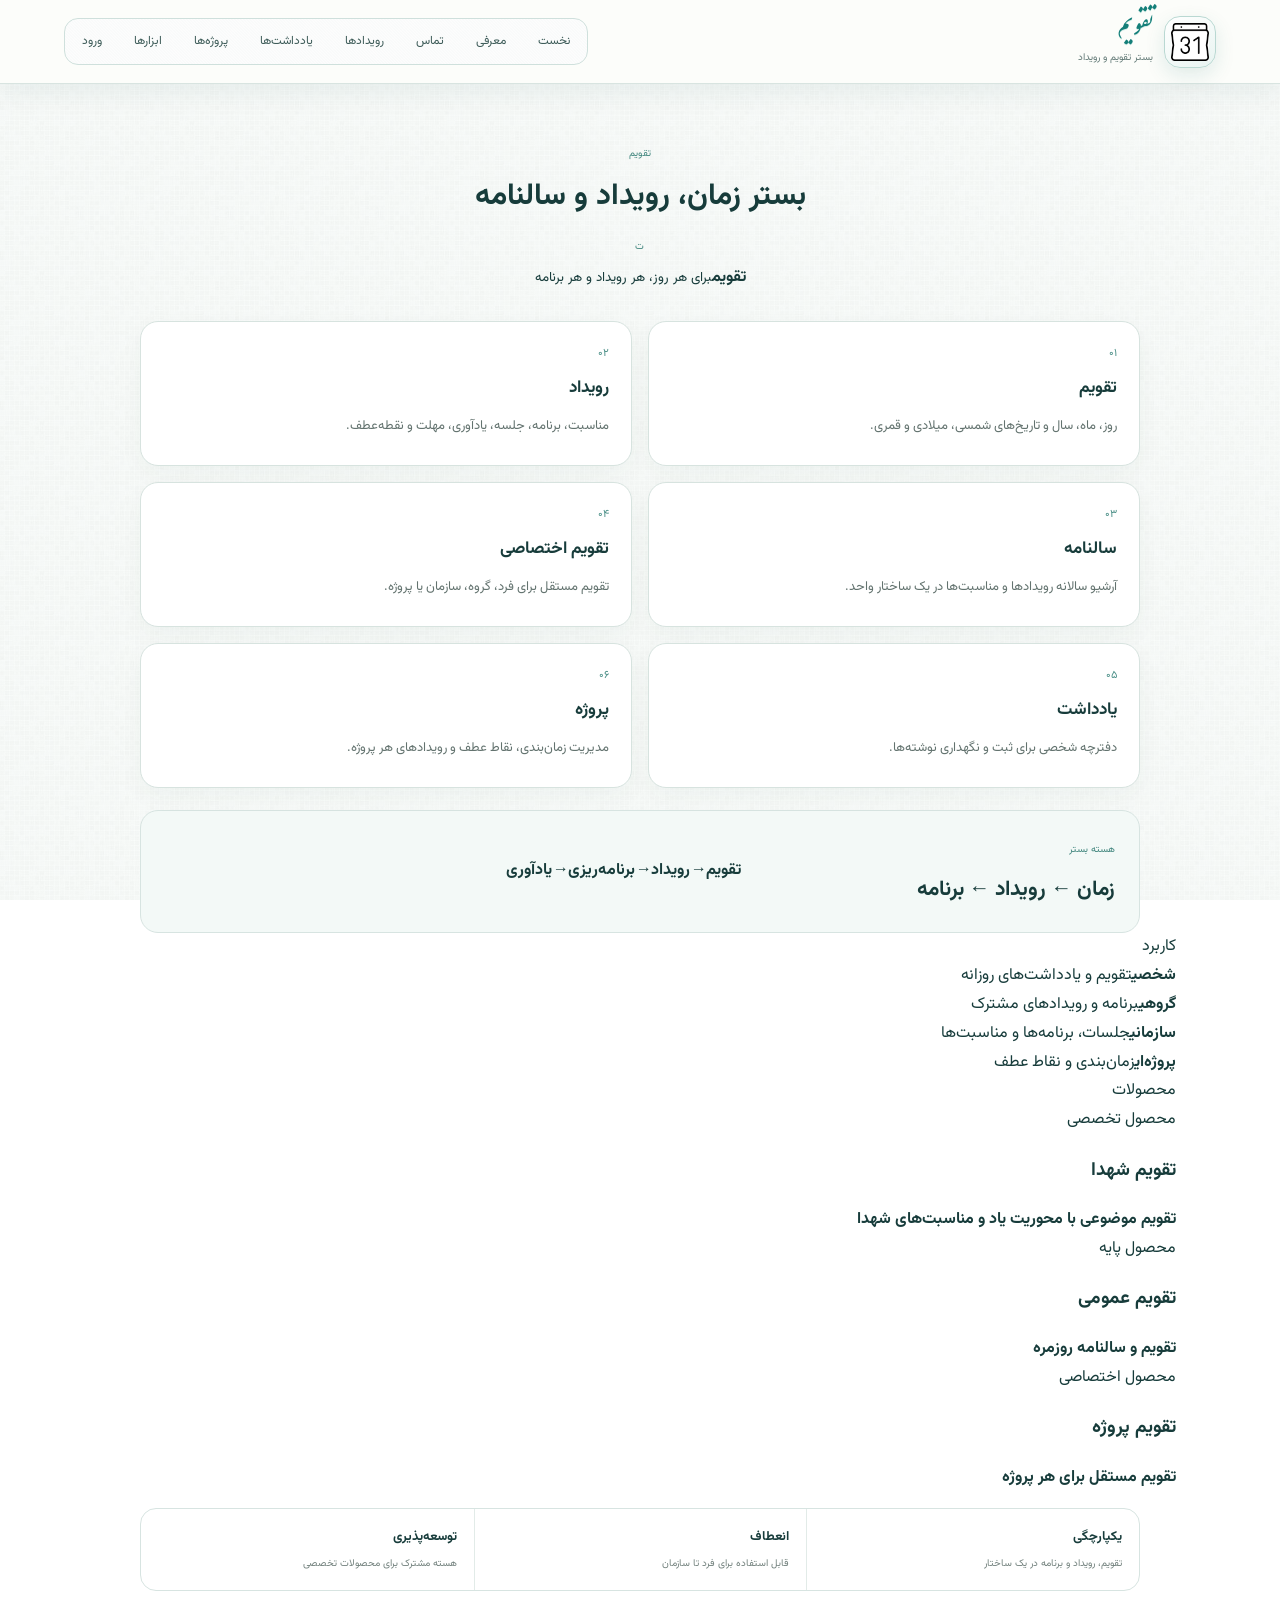
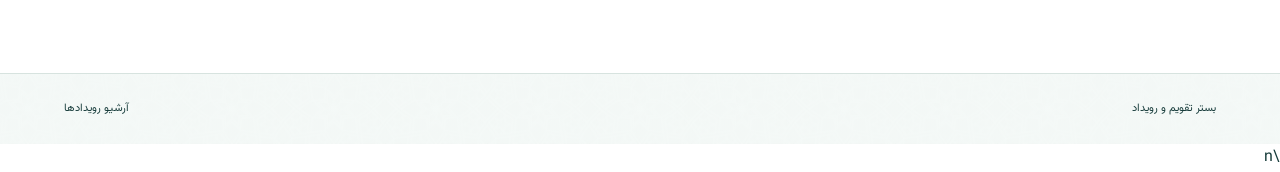
==== commit a623ef71: "توسعه صفحه معرفی بستر تقویم" ====
--- a/about.html
+++ b/about.html
@@ -1 +1 @@
-<!doctype html><html lang="fa" dir="rtl"><head><meta charset="utf-8"><meta name="viewport" content="width=device-width,initial-scale=1"><title>معرفی | تقویم</title><link rel="icon" href="assets/images/logo.png" type="image/png"><link rel="stylesheet" href="assets/css/app.css"></head><body><header class="topbar"><a class="brand" href="index.html"><span class="brand-logo"><img src="assets/images/logo.png" alt="لوگوی تقویم"></span><span><b>تقویم</b><small>بستر تقویم و رویداد</small></span></a><nav><a href="index.html">نخست</a><a href="about.html">معرفی</a><a href="contact.html">تماس</a><a href="events.html">رویدادها</a><a href="notes.html">یادداشت‌ها</a><a href="projects.html">پروژه‌ها</a><a href="tools.html">ابزارها</a><a href="login.html">ورود</a></nav></header><main><section class="section standalone-content about-page"><div class="about-hero"><span>معرفی بستر</span><h1>تقویم؛ روایت منظم زمان و رویداد</h1><p>زمان فقط عددی روی صفحه نیست؛ بخشی از حافظه، برنامه‌ریزی و زندگی ماست. «تقویم» بستری است برای دیدن، شناختن، ثبت و دنبال‌کردن رویدادهایی که به روزها معنا می‌دهند؛ از مناسبت‌های عمومی و فرهنگی تا برنامه‌های شخصی، گروهی، سازمانی و پروژه‌ای.</p><p>در این بستر، تقویم و سالنامه در کنار موتور رویداد قرار می‌گیرند تا هر تاریخ بتواند حامل یک یاد، یک برنامه، یک نقطه عطف یا یک تصمیم باشد؛ ساختاری ساده در ظاهر و آماده برای کاربردهای گسترده در لایه‌های بعدی.</p></div><div class="about-grid"><article class="content-card"><span class="card-kicker">۰۱</span><h3>تقویم</h3><p>نمایش روز، ماه و سال با امکان جابه‌جایی میان تاریخ‌ها و دسترسی سریع به رویدادهای هر روز.</p></article><article class="content-card"><span class="card-kicker">۰۲</span><h3>رویداد</h3><p>ثبت و مشاهده مناسبت‌ها، برنامه‌ها، جلسات، یادآوری‌ها، مهلت‌ها و نقاط عطف در کنار تاریخ.</p></article><article class="content-card"><span class="card-kicker">۰۳</span><h3>سالنامه</h3><p>آرشیو منظم رویدادهای سالانه و امکان مرور مناسبت‌ها و رویدادها بر اساس سال و دسته‌بندی.</p></article><article class="content-card"><span class="card-kicker">۰۴</span><h3>تقویم اختصاصی</h3><p>هر پروژه یا مجموعه می‌تواند تقویم مخصوص خود را داشته باشد و رویدادهای آن را مستقل مدیریت کند.</p></article></div><div class="about-wide"><div><span>نگاه بستر</span><h2>زمان را فقط نمی‌بینیم؛ آن را معنا می‌کنیم.</h2></div><p>از تقویم عمومی و سالنامه تا تقویم‌های اختصاصی افراد، گروه‌ها، سازمان‌ها و پروژه‌ها، همه بر یک هسته مشترک بنا می‌شوند. لایه‌های تقویم، رویداد، برنامه‌ریزی و یادآوری کنار هم قرار می‌گیرند تا هر مجموعه بتواند زمان و رویدادهای خودش را با نظم، وضوح و هویت مستقل مدیریت کند.</p></div><div class="about-principles"><div><b>سادگی</b><span>دسترسی سریع و بدون پیچیدگی</span></div><div><b>نظم</b><span>ساختار روشن برای زمان و رویداد</span></div><div><b>توسعه‌پذیری</b><span>آماده برای کاربردهای شخصی و سازمانی</span></div></div></section></main><footer><span>بستر تقویم و رویداد</span><a href="events.html">آرشیو رویدادها</a></footer><script src="assets/js/site.js?v=20261002-1"></script>\n</body></html>+<!doctype html><html lang="fa" dir="rtl"><head><meta charset="utf-8"><meta name="viewport" content="width=device-width,initial-scale=1"><title>معرفی | تقویم</title><link rel="icon" href="assets/images/logo.png" type="image/png"><link rel="stylesheet" href="assets/css/app.css"></head><body><header class="topbar"><a class="brand" href="index.html"><span class="brand-logo"><img src="assets/images/logo.png" alt="لوگوی تقویم"></span><span><b>تقویم</b><small>بستر تقویم و رویداد</small></span></a><nav><a href="index.html">نخست</a><a href="about.html">معرفی</a><a href="contact.html">تماس</a><a href="events.html">رویدادها</a><a href="notes.html">یادداشت‌ها</a><a href="projects.html">پروژه‌ها</a><a href="tools.html">ابزارها</a><a href="login.html">ورود</a></nav></header><main><section class="section standalone-content about-page"><div class="about-hero"><span>تقویم</span><h1>بستر زمان، رویداد و سالنامه</h1><div class="about-identity"><span class="about-identity-mark">ت</span><div><b>تقویم</b><small>برای هر روز، هر رویداد و هر برنامه</small></div></div></div><div class="about-grid about-core-grid"><article class="content-card"><span class="card-kicker">۰۱</span><h3>تقویم</h3><p>روز، ماه، سال و تاریخ‌های شمسی، میلادی و قمری.</p></article><article class="content-card"><span class="card-kicker">۰۲</span><h3>رویداد</h3><p>مناسبت، برنامه، جلسه، یادآوری، مهلت و نقطه‌عطف.</p></article><article class="content-card"><span class="card-kicker">۰۳</span><h3>سالنامه</h3><p>آرشیو سالانه رویدادها و مناسبت‌ها در یک ساختار واحد.</p></article><article class="content-card"><span class="card-kicker">۰۴</span><h3>تقویم اختصاصی</h3><p>تقویم مستقل برای فرد، گروه، سازمان یا پروژه.</p></article><article class="content-card"><span class="card-kicker">۰۵</span><h3>یادداشت</h3><p>دفترچه شخصی برای ثبت و نگهداری نوشته‌ها.</p></article><article class="content-card"><span class="card-kicker">۰۶</span><h3>پروژه</h3><p>مدیریت زمان‌بندی، نقاط عطف و رویدادهای هر پروژه.</p></article></div><div class="about-wide about-architecture"><div><span>هسته بستر</span><h2>زمان ← رویداد ← برنامه</h2></div><div class="about-flow"><b>تقویم</b><i>→</i><b>رویداد</b><i>→</i><b>برنامه‌ریزی</b><i>→</i><b>یادآوری</b></div></div><div class="about-audience"><div class="about-section-label">کاربرد</div><div class="about-audience-grid"><article><b>شخصی</b><span>تقویم و یادداشت‌های روزانه</span></article><article><b>گروهی</b><span>برنامه و رویدادهای مشترک</span></article><article><b>سازمانی</b><span>جلسات، برنامه‌ها و مناسبت‌ها</span></article><article><b>پروژه‌ای</b><span>زمان‌بندی و نقاط عطف</span></article></div></div><div class="about-products"><div class="about-section-label">محصولات</div><div class="about-product-grid"><article class="about-product-feature"><span>محصول تخصصی</span><h3>تقویم شهدا</h3><b>تقویم موضوعی با محوریت یاد و مناسبت‌های شهدا</b></article><article><span>محصول پایه</span><h3>تقویم عمومی</h3><b>تقویم و سالنامه روزمره</b></article><article><span>محصول اختصاصی</span><h3>تقویم پروژه</h3><b>تقویم مستقل برای هر پروژه</b></article></div></div><div class="about-principles"><div><b>یکپارچگی</b><span>تقویم، رویداد و برنامه در یک ساختار</span></div><div><b>انعطاف</b><span>قابل استفاده برای فرد تا سازمان</span></div><div><b>توسعه‌پذیری</b><span>هسته مشترک برای محصولات تخصصی</span></div></div></section></main><footer><span>بستر تقویم و رویداد</span><a href="events.html">آرشیو رویدادها</a></footer><script src="assets/js/site.js?v=20261002-1"></script>\n</body></html>
--- a/assets/css/app.css
+++ b/assets/css/app.css
@@ -322,3 +322,30 @@
 
 /* صفحه کامل روز */
 .day-modern-page{max-width:1180px;margin:auto;padding:42px 5% 70px}.day-hero{border:1px solid #cfe1dc;border-radius:24px;background:linear-gradient(135deg,#f7fbfa,#eef7f4);padding:30px;box-shadow:0 16px 45px rgba(25,77,70,.07);position:relative;overflow:hidden}.day-hero:after{content:"";position:absolute;width:300px;height:300px;border:1px solid rgba(184,149,82,.18);border-radius:50%;left:-130px;bottom:-190px}.day-hero-kicker{font-size:10px;color:var(--turq-dark);margin-bottom:10px}.day-hero-main{display:flex;align-items:center;justify-content:space-between;gap:15px}.day-hero h1{font-size:31px;line-height:1.5;margin:0;color:var(--ink)}.day-hero-main p{font-size:13px;color:#68807b;margin:2px 0 0}.holiday-badge{padding:7px 12px;border-radius:20px;background:#f7eee0;border:1px solid #dfcba5;color:#85642d;font-size:10px}.day-date-triad{display:grid;grid-template-columns:repeat(3,1fr);gap:10px;margin-top:23px;position:relative;z-index:1}.day-date-triad article{background:#fff;border:1px solid #d8e5e1;border-radius:15px;padding:15px 16px}.day-date-triad span,.day-date-triad small{display:block;color:#788984;font-size:9px}.day-date-triad b{display:block;color:#214e4a;font-size:17px;margin:3px 0}.day-date-triad small{color:#9a8270;font-size:10px}.day-navigation{display:flex;justify-content:center;gap:8px;margin:14px 0 25px}.day-navigation .outline{min-width:95px;text-align:center}.day-content-grid{display:grid;grid-template-columns:minmax(0,1fr) 285px;gap:18px;align-items:start}.day-events-column{min-width:0}.day-section-head{display:flex;justify-content:space-between;align-items:center;padding:0 3px 12px;color:#49625d;font-size:11px}.day-section-head b{font-size:10px;color:#8a9995;font-weight:400}.occasion-group{background:#fff;border:1px solid #d9e5e1;border-radius:18px;padding:18px;margin-bottom:12px;box-shadow:0 10px 28px rgba(28,69,66,.035)}.occasion-group[hidden]{display:none}.occasion-group-head{display:flex;align-items:center;gap:10px;padding-bottom:12px;border-bottom:1px solid #e4ece9}.occasion-mark{width:9px;height:36px;border-radius:8px;background:var(--turq)}.religious-mark{background:#9276a9}.culture-mark{background:#b89552}.international-mark{background:#557e9a}.special-mark{background:#788b87}.occasion-group-head small{display:block;color:#81908c;font-size:9px}.occasion-group-head h2{font-size:16px;margin:1px 0;color:#274c48}.occasion-list{padding-top:4px}.occasion-item{padding:13px 2px;border-bottom:1px solid #edf1ef}.occasion-item:last-child{border-bottom:0;padding-bottom:3px}.occasion-title{display:flex;align-items:flex-start;gap:9px}.occasion-dot{width:7px;height:7px;border-radius:50%;background:#62a9a1;margin-top:9px;flex:0 0 auto}.occasion-item.religious .occasion-dot{background:#9276a9}.occasion-item.national .occasion-dot,.occasion-item.iranian .occasion-dot,.occasion-item.historical .occasion-dot{background:#b89552}.occasion-item.international .occasion-dot{background:#557e9a}.occasion-item.special .occasion-dot{background:#788b87}.occasion-title b{display:block;font-size:12px;line-height:1.9;color:#29433f}.occasion-title small{display:block;color:#87948f;font-size:9px;margin-top:2px}.occasion-item p{margin:5px 0 0 16px;color:#71817d;font-size:10px;line-height:1.9}.occasion-item.official{background:linear-gradient(90deg,rgba(184,149,82,.035),transparent);border-radius:8px;padding-right:7px}.day-aside{display:flex;flex-direction:column;gap:12px;position:sticky;top:100px}.day-aside-card{background:#fff;border:1px solid #d8e5e1;border-radius:17px;padding:19px;box-shadow:0 10px 28px rgba(28,69,66,.04)}.aside-kicker{font-size:9px;color:var(--turq-dark)}.day-aside-card h2{font-size:20px;margin:5px 0;color:#214e4a}.day-aside-card p{font-size:11px;line-height:2;color:#70807c;margin:7px 0 0}.day-tools-card{display:flex;flex-direction:column;gap:8px}.day-tools-card>b{font-size:12px;margin-bottom:3px}.day-tools-card a{width:100%;text-align:center;font-size:10px}.day-note-card{background:#f3f9f7}.day-note-card b{font-size:11px;color:#2e7068}@media(max-width:850px){.day-content-grid{grid-template-columns:1fr}.day-aside{position:static;display:grid;grid-template-columns:1fr 1fr}.day-note-card{grid-column:1/-1}}@media(max-width:600px){.day-modern-page{padding:28px 3% 50px}.day-hero{padding:21px 16px;border-radius:18px}.day-hero h1{font-size:25px}.day-hero-main{align-items:flex-start}.day-date-triad{grid-template-columns:1fr;gap:7px;margin-top:17px}.day-date-triad article{padding:11px 13px}.day-date-triad b{font-size:15px}.day-navigation{gap:5px}.day-navigation .outline{min-width:0;flex:1;padding:7px 8px}.occasion-group{padding:14px;border-radius:15px}.occasion-group-head h2{font-size:14px}.day-aside{grid-template-columns:1fr}.day-note-card{grid-column:auto}}
+
+/* workspace and daily dashboard */
+.today-dashboard{max-width:1260px;margin:0 auto 34px;padding:0 5%;display:grid;grid-template-columns:1.15fr .85fr;gap:15px}
+.today-date-panel,.prayer-panel{background:rgba(255,253,249,.95);border:1px solid var(--line);border-radius:20px;box-shadow:0 15px 42px #24352d0b;overflow:hidden}
+.today-date-panel{padding:20px 22px}.prayer-panel{padding:20px}
+.today-panel-head{display:flex;align-items:center;justify-content:space-between;border-bottom:1px solid var(--line);padding-bottom:11px}.today-panel-head>span{font-size:13px;font-weight:700}.today-panel-head select{border:1px solid var(--line);background:#fff;border-radius:9px;padding:6px 10px;font:inherit;font-size:10px;color:var(--ink)}
+.today-dates{display:grid;grid-template-columns:repeat(3,1fr);gap:8px;padding:17px 0}.today-dates>div{border-left:1px solid var(--line);padding:0 12px}.today-dates>div:last-child{border:0}.today-dates small,.digital-clock small{display:block;color:#8a918d;font-size:9px}.today-dates b{display:block;font-size:17px;margin-top:2px}.today-dates span{font-size:10px;color:#8b6d3b}
+.clock-row{display:flex;align-items:center;gap:24px;padding-top:8px}.analog-clock{width:132px;height:132px;border:1px solid #d7c49e;border-radius:50%;position:relative;background:radial-gradient(circle,#fffdf8 0 58%,#f4ecdc 59% 100%);box-shadow:inset 0 0 0 7px #fff8,0 8px 22px #55452b12;flex:0 0 auto}.analog-clock:before{content:"۱۲";position:absolute;top:5px;left:50%;transform:translateX(-50%);font-size:9px;color:#6d716d}.analog-clock:after{content:"۶";position:absolute;bottom:4px;left:50%;transform:translateX(-50%);font-size:9px;color:#6d716d}.clock-center{position:absolute;width:9px;height:9px;background:var(--gold);border-radius:50%;left:50%;top:50%;transform:translate(-50%,-50%);z-index:5}.clock-hand{position:absolute;left:50%;bottom:50%;width:2px;border-radius:4px;transform-origin:50% 100%;z-index:3}.clock-hand.hour{height:31px;background:var(--ink)}.clock-hand.minute{height:44px;background:#37756e}.clock-hand.second{height:51px;background:#a56f3e;width:1px}.tick{position:absolute;background:#8b7959}.t1{width:1px;height:8px;top:12px;left:50%}.t2{height:1px;width:8px;right:12px;top:50%}.t3{width:1px;height:8px;bottom:12px;left:50%}.t4{height:1px;width:8px;left:12px;top:50%}
+.digital-clock strong{display:block;font-size:31px;letter-spacing:2px;color:#147f79;direction:ltr;text-align:right;margin:3px 0}.digital-clock span{display:block;font-size:10px;color:#7c817f;max-width:360px}
+.prayer-grid{display:grid;grid-template-columns:repeat(2,1fr);gap:7px;margin-top:14px}.prayer-grid>div{display:flex;justify-content:space-between;align-items:center;padding:9px 10px;background:#f7f3e9;border:1px solid #e8dfcf;border-radius:9px}.prayer-grid span{font-size:9px;color:#777f7b}.prayer-grid b{font-size:12px;color:var(--ink);direction:ltr}.prayer-loading{grid-column:1/-1!important;justify-content:center!important;color:#8a908d!important;font-size:10px}.prayer-source{display:block;margin-top:11px;color:#969b98;font-size:8px}
+.workspace-strip{max-width:1200px;margin:0 auto 35px;padding:24px 5%;display:grid;grid-template-columns:.55fr 1.45fr;gap:18px;align-items:center}.workspace-title>span{font-size:9px;color:var(--gold)}.workspace-title h2{font-size:22px;margin:3px 0}.workspace-links{display:grid;grid-template-columns:repeat(3,1fr);gap:9px}.workspace-links a{position:relative;display:block;padding:15px 15px 14px;background:#fffdf9;border:1px solid var(--line);border-radius:13px;transition:.2s}.workspace-links a:hover{transform:translateY(-2px);border-color:#b7a171;box-shadow:0 10px 24px #24352d0b}.workspace-links b{display:block;font-size:11px}.workspace-links span{display:block;font-size:9px;color:#808783;margin-top:3px}.workspace-links i{position:absolute;left:12px;bottom:12px;color:var(--gold);font-style:normal}
+.workspace-page{padding-top:50px;min-height:70vh}.workspace-page-head{display:flex;justify-content:space-between;align-items:end;margin-bottom:22px}.workspace-page-head>div>span{font-size:9px;color:var(--gold)}.workspace-page-head h1{margin:2px 0}.notes-layout,.project-manager{display:grid;grid-template-columns:280px 1fr;gap:14px;min-height:540px}.notes-list,.project-list-manager,.note-editor,.project-editor{background:#fffdf9;border:1px solid var(--line);border-radius:17px;overflow:hidden}.note-row,.project-row{display:block;width:100%;text-align:right;border:0;border-bottom:1px solid var(--line);background:transparent;padding:13px 15px;cursor:pointer}.note-row.active,.project-row.active{background:#edf6f3;border-right:3px solid #147f79}.note-row b,.project-row b{display:block;font-size:11px}.note-row small,.project-row small{display:block;color:#8a908d;font-size:8px;margin-top:3px}.notes-empty{padding:25px;color:#8b918e;font-size:10px}.note-editor{padding:22px;display:flex;flex-direction:column}.note-title-input{border:0;border-bottom:1px solid var(--line);padding:8px 2px 14px;font-size:20px;font-weight:700;outline:0;background:transparent}.note-editor textarea{flex:1;min-height:360px;border:0;resize:vertical;padding:20px 2px;font:inherit;font-size:13px;outline:0;background:transparent}.note-actions,.project-actions{display:flex;gap:8px;align-items:center;border-top:1px solid var(--line);padding-top:13px}.note-actions select{border:1px solid var(--line);border-radius:9px;padding:8px;font:inherit;font-size:10px;background:#fff}.project-editor{padding:22px}.project-editor-grid{display:grid;grid-template-columns:repeat(2,1fr);gap:13px}.project-editor-grid label{font-size:10px;color:#646c68}.project-editor-grid label.full{grid-column:1/-1}.project-editor-grid input,.project-editor-grid select,.project-editor-grid textarea{display:block;width:100%;margin-top:5px;border:1px solid #d9d3c7;border-radius:9px;padding:9px;font:inherit;font-size:11px;background:#fff}.project-editor-grid textarea{resize:vertical}.project-actions{margin-top:15px;flex-wrap:wrap}.project-meta{margin-top:18px;padding:12px;background:#f5f8f5;border-radius:9px;font-size:9px;color:#7d8581}
+@media(max-width:900px){.today-dashboard{grid-template-columns:1fr}.workspace-strip{grid-template-columns:1fr}.workspace-links{grid-template-columns:repeat(3,1fr)}.notes-layout,.project-manager{grid-template-columns:1fr}.notes-list,.project-list-manager{max-height:230px}.note-editor{min-height:500px}}
+@media(max-width:600px){.today-dashboard{padding:0 4%}.today-dates{grid-template-columns:1fr}.today-dates>div{border-left:0;border-bottom:1px solid var(--line);padding:7px 0}.today-dates>div:last-child{border:0}.clock-row{gap:15px}.analog-clock{width:110px;height:110px}.digital-clock strong{font-size:24px}.prayer-grid{grid-template-columns:1fr}.workspace-strip{padding:20px 4%}.workspace-links{grid-template-columns:1fr}.workspace-page-head{align-items:flex-start;gap:12px;flex-direction:column}.project-editor-grid{grid-template-columns:1fr}.project-editor-grid label.full{grid-column:auto}.note-actions,.project-actions{flex-wrap:wrap}}
+
+/* داشبورد روز و فضای کاربری */
+.today-dashboard{max-width:1260px;margin:0 auto 34px;padding:0 5%;display:grid;grid-template-columns:1.15fr .85fr;gap:15px}
+.today-date-panel,.prayer-panel{background:rgba(255,253,249,.95);border:1px solid var(--line);border-radius:20px;box-shadow:0 15px 42px #24352d0b;overflow:hidden}
+.today-date-panel{padding:20px 22px}.prayer-panel{padding:20px}.today-panel-head{display:flex;align-items:center;justify-content:space-between;border-bottom:1px solid var(--line);padding-bottom:11px}.today-panel-head>span{font-size:13px;font-weight:700}.today-panel-head select{border:1px solid var(--line);background:#fff;border-radius:9px;padding:6px 10px;font:inherit;font-size:10px;color:var(--ink)}
+.today-dates{display:grid;grid-template-columns:repeat(3,1fr);gap:8px;padding:17px 0}.today-dates>div{border-left:1px solid var(--line);padding:0 12px}.today-dates>div:last-child{border:0}.today-dates small,.digital-clock small{display:block;color:#8a918d;font-size:9px}.today-dates b{display:block;font-size:17px;margin-top:2px}.today-dates span{font-size:10px;color:#8b6d3b}
+.clock-row{display:flex;align-items:center;gap:24px;padding-top:8px}.analog-clock{width:132px;height:132px;border:1px solid #d7c49e;border-radius:50%;position:relative;background:radial-gradient(circle,#fffdf8 0 58%,#f4ecdc 59% 100%);box-shadow:inset 0 0 0 7px #fff8,0 8px 22px #55452b12;flex:0 0 auto}.analog-clock:before{content:"۱۲";position:absolute;top:5px;left:50%;transform:translateX(-50%);font-size:9px;color:#6d716d}.analog-clock:after{content:"۶";position:absolute;bottom:4px;left:50%;transform:translateX(-50%);font-size:9px;color:#6d716d}.clock-center{position:absolute;width:9px;height:9px;background:var(--gold);border-radius:50%;left:50%;top:50%;transform:translate(-50%,-50%);z-index:5}.clock-hand{position:absolute;left:50%;bottom:50%;width:2px;border-radius:4px;transform-origin:50% 100%;z-index:3}.clock-hand.hour{height:31px;background:var(--ink)}.clock-hand.minute{height:44px;background:#37756e}.clock-hand.second{height:51px;background:#a56f3e;width:1px}.tick{position:absolute;background:#8b7959}.t1{width:1px;height:8px;top:12px;left:50%}.t2{height:1px;width:8px;right:12px;top:50%}.t3{width:1px;height:8px;bottom:12px;left:50%}.t4{height:1px;width:8px;left:12px;top:50%}
+.digital-clock strong{display:block;font-size:31px;letter-spacing:2px;color:#147f79;direction:ltr;text-align:right;margin:3px 0}.digital-clock span{display:block;font-size:10px;color:#7c817f;max-width:360px}
+.prayer-grid{display:grid;grid-template-columns:repeat(2,1fr);gap:7px;margin-top:14px}.prayer-grid>div{display:flex;justify-content:space-between;align-items:center;padding:9px 10px;background:#f7f3e9;border:1px solid #e8dfcf;border-radius:9px}.prayer-grid span{font-size:9px;color:#777f7b}.prayer-grid b{font-size:12px;color:var(--ink);direction:ltr}.prayer-loading{grid-column:1/-1!important;justify-content:center!important;color:#8a908d!important;font-size:10px}.prayer-source{display:block;margin-top:11px;color:#969b98;font-size:8px}
+.workspace-strip{max-width:1200px;margin:0 auto 35px;padding:24px 5%;display:grid;grid-template-columns:.55fr 1.45fr;gap:18px;align-items:center}.workspace-title>span{font-size:9px;color:var(--gold)}.workspace-title h2{font-size:22px;margin:3px 0}.workspace-links{display:grid;grid-template-columns:repeat(3,1fr);gap:9px}.workspace-links a{position:relative;display:block;padding:15px;background:#fffdf9;border:1px solid var(--line);border-radius:13px;transition:.2s}.workspace-links a:hover{transform:translateY(-2px);border-color:#b7a171;box-shadow:0 10px 24px #24352d0b}.workspace-links b{display:block;font-size:11px}.workspace-links span{display:block;font-size:9px;color:#808783;margin-top:3px}.workspace-links i{position:absolute;left:12px;bottom:12px;color:var(--gold);font-style:normal}
+.workspace-page{padding-top:50px;min-height:70vh}.workspace-page-head{display:flex;justify-content:space-between;align-items:end;margin-bottom:22px}.workspace-page-head>div>span{font-size:9px;color:var(--gold)}.workspace-page-head h1{margin:2px 0}.notes-layout,.project-manager{display:grid;grid-template-columns:280px 1fr;gap:14px;min-height:540px}.notes-list,.project-list-manager,.note-editor,.project-editor{background:#fffdf9;border:1px solid var(--line);border-radius:17px;overflow:hidden}.note-row,.project-row{display:block;width:100%;text-align:right;border:0;border-bottom:1px solid var(--line);background:transparent;padding:13px 15px;cursor:pointer}.note-row.active,.project-row.active{background:#edf6f3;border-right:3px solid #147f79}.note-row b,.project-row b{display:block;font-size:11px}.note-row small,.project-row small{display:block;color:#8a908d;font-size:8px;margin-top:3px}.notes-empty{padding:25px;color:#8b918e;font-size:10px}.note-editor{padding:22px;display:flex;flex-direction:column}.note-title-input{border:0;border-bottom:1px solid var(--line);padding:8px 2px 14px;font-size:20px;font-weight:700;outline:0;background:transparent}.note-editor textarea{flex:1;min-height:360px;border:0;resize:vertical;padding:20px 2px;font:inherit;font-size:13px;outline:0;background:transparent}.note-actions,.project-actions{display:flex;gap:8px;align-items:center;border-top:1px solid var(--line);padding-top:13px}.note-actions select{border:1px solid var(--line);border-radius:9px;padding:8px;font:inherit;font-size:10px;background:#fff}.project-editor{padding:22px}.project-editor-grid{display:grid;grid-template-columns:repeat(2,1fr);gap:13px}.project-editor-grid label{font-size:10px;color:#646c68}.project-editor-grid label.full{grid-column:1/-1}.project-editor-grid input,.project-editor-grid select,.project-editor-grid textarea{display:block;width:100%;margin-top:5px;border:1px solid #d9d3c7;border-radius:9px;padding:9px;font:inherit;font-size:11px;background:#fff}.project-editor-grid textarea{resize:vertical}.project-actions{margin-top:15px;flex-wrap:wrap}.project-meta{margin-top:18px;padding:12px;background:#f5f8f5;border-radius:9px;font-size:9px;color:#7d8581}
+@media(max-width:900px){.today-dashboard{grid-template-columns:1fr}.workspace-strip{grid-template-columns:1fr}.workspace-links{grid-template-columns:repeat(3,1fr)}.notes-layout,.project-manager{grid-template-columns:1fr}.notes-list,.project-list-manager{max-height:230px}.note-editor{min-height:500px}}
+@media(max-width:600px){.today-dashboard{padding:0 4%}.today-dates{grid-template-columns:1fr}.today-dates>div{border-left:0;border-bottom:1px solid var(--line);padding:7px 0}.today-dates>div:last-child{border:0}.clock-row{gap:15px}.analog-clock{width:110px;height:110px}.digital-clock strong{font-size:24px}.prayer-grid{grid-template-columns:1fr}.workspace-strip{padding:20px 4%}.workspace-links{grid-template-columns:1fr}.workspace-page-head{align-items:flex-start;gap:12px;flex-direction:column}.project-editor-grid{grid-template-columns:1fr}.project-editor-grid label.full{grid-column:auto}.note-actions,.project-actions{flex-wrap:wrap}}
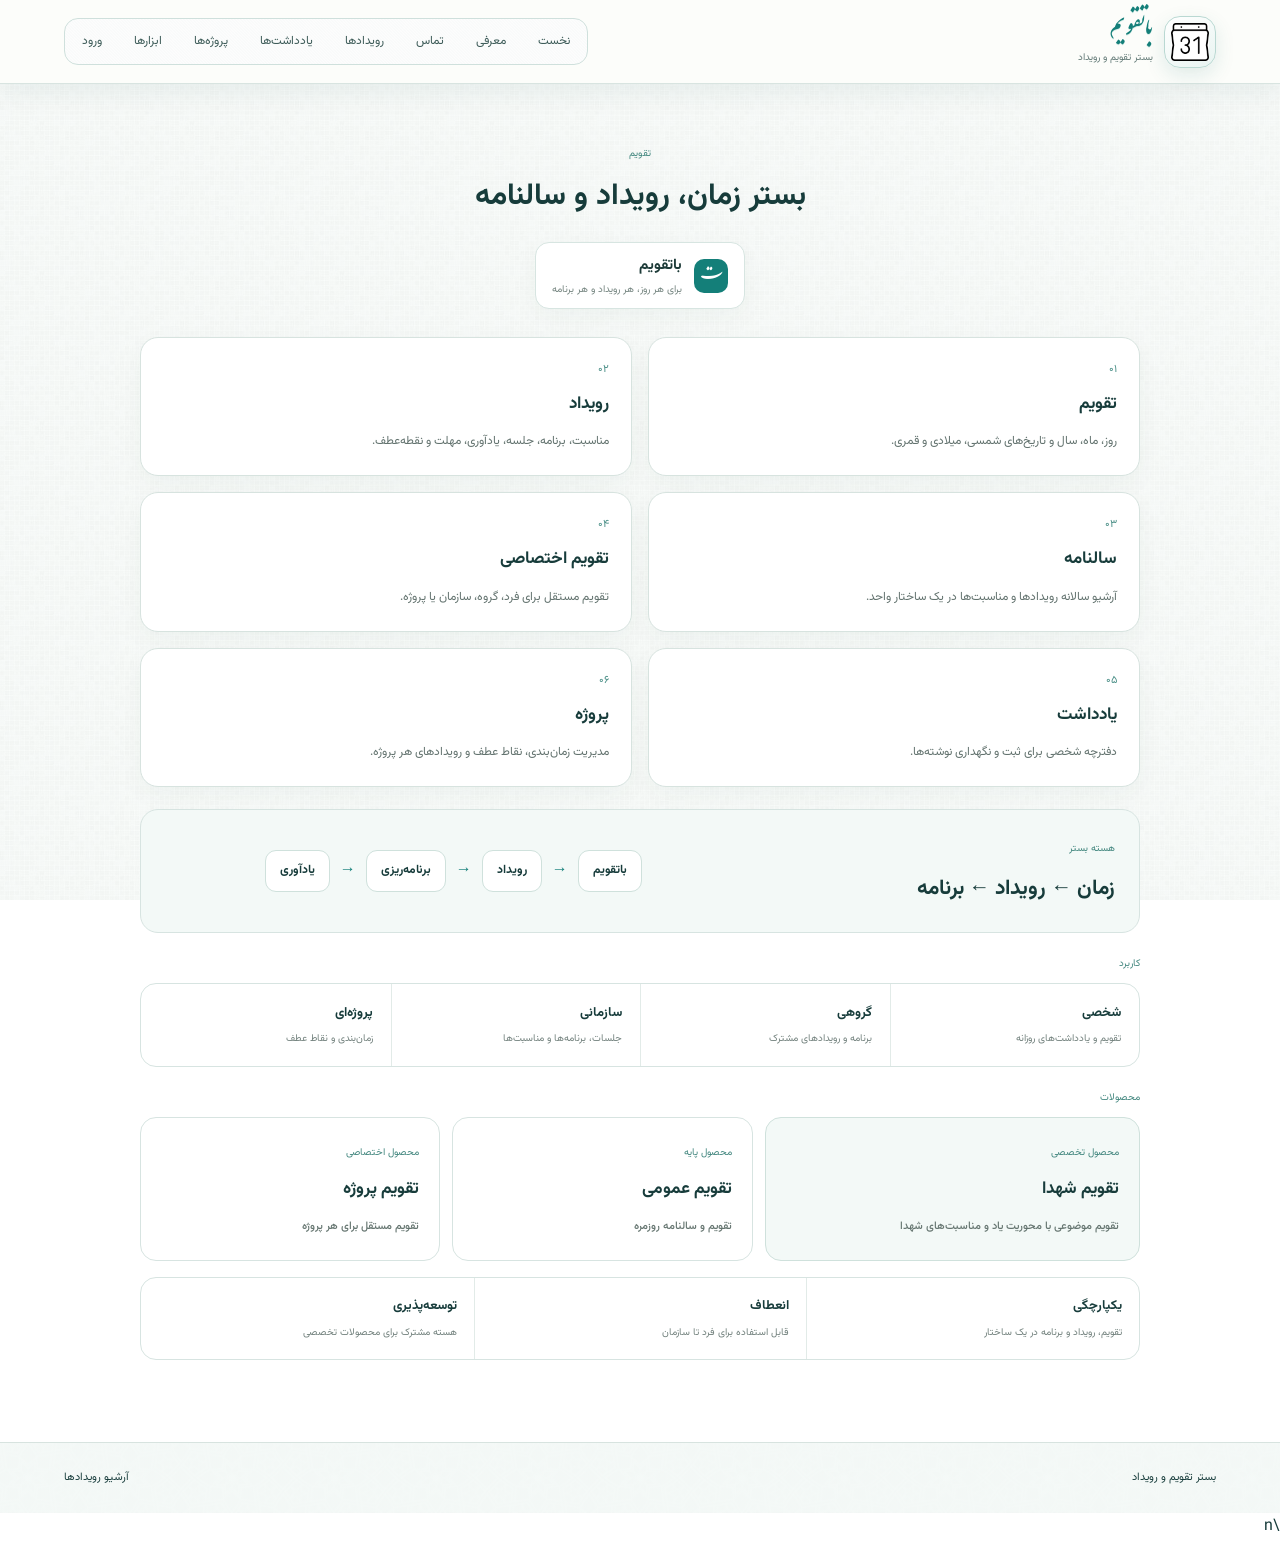
==== commit 851429ee: "اصلاح نام برند به باتقویم" ====
--- a/about.html
+++ b/about.html
@@ -1 +1 @@
-<!doctype html><html lang="fa" dir="rtl"><head><meta charset="utf-8"><meta name="viewport" content="width=device-width,initial-scale=1"><title>معرفی | تقویم</title><link rel="icon" href="assets/images/logo.png" type="image/png"><link rel="stylesheet" href="assets/css/app.css"></head><body><header class="topbar"><a class="brand" href="index.html"><span class="brand-logo"><img src="assets/images/logo.png" alt="لوگوی تقویم"></span><span><b>تقویم</b><small>بستر تقویم و رویداد</small></span></a><nav><a href="index.html">نخست</a><a href="about.html">معرفی</a><a href="contact.html">تماس</a><a href="events.html">رویدادها</a><a href="notes.html">یادداشت‌ها</a><a href="projects.html">پروژه‌ها</a><a href="tools.html">ابزارها</a><a href="login.html">ورود</a></nav></header><main><section class="section standalone-content about-page"><div class="about-hero"><span>تقویم</span><h1>بستر زمان، رویداد و سالنامه</h1><div class="about-identity"><span class="about-identity-mark">ت</span><div><b>تقویم</b><small>برای هر روز، هر رویداد و هر برنامه</small></div></div></div><div class="about-grid about-core-grid"><article class="content-card"><span class="card-kicker">۰۱</span><h3>تقویم</h3><p>روز، ماه، سال و تاریخ‌های شمسی، میلادی و قمری.</p></article><article class="content-card"><span class="card-kicker">۰۲</span><h3>رویداد</h3><p>مناسبت، برنامه، جلسه، یادآوری، مهلت و نقطه‌عطف.</p></article><article class="content-card"><span class="card-kicker">۰۳</span><h3>سالنامه</h3><p>آرشیو سالانه رویدادها و مناسبت‌ها در یک ساختار واحد.</p></article><article class="content-card"><span class="card-kicker">۰۴</span><h3>تقویم اختصاصی</h3><p>تقویم مستقل برای فرد، گروه، سازمان یا پروژه.</p></article><article class="content-card"><span class="card-kicker">۰۵</span><h3>یادداشت</h3><p>دفترچه شخصی برای ثبت و نگهداری نوشته‌ها.</p></article><article class="content-card"><span class="card-kicker">۰۶</span><h3>پروژه</h3><p>مدیریت زمان‌بندی، نقاط عطف و رویدادهای هر پروژه.</p></article></div><div class="about-wide about-architecture"><div><span>هسته بستر</span><h2>زمان ← رویداد ← برنامه</h2></div><div class="about-flow"><b>تقویم</b><i>→</i><b>رویداد</b><i>→</i><b>برنامه‌ریزی</b><i>→</i><b>یادآوری</b></div></div><div class="about-audience"><div class="about-section-label">کاربرد</div><div class="about-audience-grid"><article><b>شخصی</b><span>تقویم و یادداشت‌های روزانه</span></article><article><b>گروهی</b><span>برنامه و رویدادهای مشترک</span></article><article><b>سازمانی</b><span>جلسات، برنامه‌ها و مناسبت‌ها</span></article><article><b>پروژه‌ای</b><span>زمان‌بندی و نقاط عطف</span></article></div></div><div class="about-products"><div class="about-section-label">محصولات</div><div class="about-product-grid"><article class="about-product-feature"><span>محصول تخصصی</span><h3>تقویم شهدا</h3><b>تقویم موضوعی با محوریت یاد و مناسبت‌های شهدا</b></article><article><span>محصول پایه</span><h3>تقویم عمومی</h3><b>تقویم و سالنامه روزمره</b></article><article><span>محصول اختصاصی</span><h3>تقویم پروژه</h3><b>تقویم مستقل برای هر پروژه</b></article></div></div><div class="about-principles"><div><b>یکپارچگی</b><span>تقویم، رویداد و برنامه در یک ساختار</span></div><div><b>انعطاف</b><span>قابل استفاده برای فرد تا سازمان</span></div><div><b>توسعه‌پذیری</b><span>هسته مشترک برای محصولات تخصصی</span></div></div></section></main><footer><span>بستر تقویم و رویداد</span><a href="events.html">آرشیو رویدادها</a></footer><script src="assets/js/site.js?v=20261002-1"></script>\n</body></html>+<!doctype html><html lang="fa" dir="rtl"><head><meta charset="utf-8"><meta name="viewport" content="width=device-width,initial-scale=1"><title>معرفی | تقویم</title><link rel="icon" href="assets/images/logo.png" type="image/png"><link rel="stylesheet" href="assets/css/app.css"></head><body><header class="topbar"><a class="brand" href="index.html"><span class="brand-logo"><img src="assets/images/logo.png" alt="لوگوی باتقویم"></span><span><b>باتقویم</b><small>بستر تقویم و رویداد</small></span></a><nav><a href="index.html">نخست</a><a href="about.html">معرفی</a><a href="contact.html">تماس</a><a href="events.html">رویدادها</a><a href="notes.html">یادداشت‌ها</a><a href="projects.html">پروژه‌ها</a><a href="tools.html">ابزارها</a><a href="login.html">ورود</a></nav></header><main><section class="section standalone-content about-page"><div class="about-hero"><span>تقویم</span><h1>بستر زمان، رویداد و سالنامه</h1><div class="about-identity"><span class="about-identity-mark">ت</span><div><b>باتقویم</b><small>برای هر روز، هر رویداد و هر برنامه</small></div></div></div><div class="about-grid about-core-grid"><article class="content-card"><span class="card-kicker">۰۱</span><h3>تقویم</h3><p>روز، ماه، سال و تاریخ‌های شمسی، میلادی و قمری.</p></article><article class="content-card"><span class="card-kicker">۰۲</span><h3>رویداد</h3><p>مناسبت، برنامه، جلسه، یادآوری، مهلت و نقطه‌عطف.</p></article><article class="content-card"><span class="card-kicker">۰۳</span><h3>سالنامه</h3><p>آرشیو سالانه رویدادها و مناسبت‌ها در یک ساختار واحد.</p></article><article class="content-card"><span class="card-kicker">۰۴</span><h3>تقویم اختصاصی</h3><p>تقویم مستقل برای فرد، گروه، سازمان یا پروژه.</p></article><article class="content-card"><span class="card-kicker">۰۵</span><h3>یادداشت</h3><p>دفترچه شخصی برای ثبت و نگهداری نوشته‌ها.</p></article><article class="content-card"><span class="card-kicker">۰۶</span><h3>پروژه</h3><p>مدیریت زمان‌بندی، نقاط عطف و رویدادهای هر پروژه.</p></article></div><div class="about-wide about-architecture"><div><span>هسته بستر</span><h2>زمان ← رویداد ← برنامه</h2></div><div class="about-flow"><b>باتقویم</b><i>→</i><b>رویداد</b><i>→</i><b>برنامه‌ریزی</b><i>→</i><b>یادآوری</b></div></div><div class="about-audience"><div class="about-section-label">کاربرد</div><div class="about-audience-grid"><article><b>شخصی</b><span>تقویم و یادداشت‌های روزانه</span></article><article><b>گروهی</b><span>برنامه و رویدادهای مشترک</span></article><article><b>سازمانی</b><span>جلسات، برنامه‌ها و مناسبت‌ها</span></article><article><b>پروژه‌ای</b><span>زمان‌بندی و نقاط عطف</span></article></div></div><div class="about-products"><div class="about-section-label">محصولات</div><div class="about-product-grid"><article class="about-product-feature"><span>محصول تخصصی</span><h3>تقویم شهدا</h3><b>تقویم موضوعی با محوریت یاد و مناسبت‌های شهدا</b></article><article><span>محصول پایه</span><h3>تقویم عمومی</h3><b>تقویم و سالنامه روزمره</b></article><article><span>محصول اختصاصی</span><h3>تقویم پروژه</h3><b>تقویم مستقل برای هر پروژه</b></article></div></div><div class="about-principles"><div><b>یکپارچگی</b><span>تقویم، رویداد و برنامه در یک ساختار</span></div><div><b>انعطاف</b><span>قابل استفاده برای فرد تا سازمان</span></div><div><b>توسعه‌پذیری</b><span>هسته مشترک برای محصولات تخصصی</span></div></div></section></main><footer><span>بستر تقویم و رویداد</span><a href="events.html">آرشیو رویدادها</a></footer><script src="assets/js/site.js?v=20261002-1"></script>\n</body></html>
--- a/assets/css/app.css
+++ b/assets/css/app.css
@@ -349,3 +349,5 @@
 .workspace-page{padding-top:50px;min-height:70vh}.workspace-page-head{display:flex;justify-content:space-between;align-items:end;margin-bottom:22px}.workspace-page-head>div>span{font-size:9px;color:var(--gold)}.workspace-page-head h1{margin:2px 0}.notes-layout,.project-manager{display:grid;grid-template-columns:280px 1fr;gap:14px;min-height:540px}.notes-list,.project-list-manager,.note-editor,.project-editor{background:#fffdf9;border:1px solid var(--line);border-radius:17px;overflow:hidden}.note-row,.project-row{display:block;width:100%;text-align:right;border:0;border-bottom:1px solid var(--line);background:transparent;padding:13px 15px;cursor:pointer}.note-row.active,.project-row.active{background:#edf6f3;border-right:3px solid #147f79}.note-row b,.project-row b{display:block;font-size:11px}.note-row small,.project-row small{display:block;color:#8a908d;font-size:8px;margin-top:3px}.notes-empty{padding:25px;color:#8b918e;font-size:10px}.note-editor{padding:22px;display:flex;flex-direction:column}.note-title-input{border:0;border-bottom:1px solid var(--line);padding:8px 2px 14px;font-size:20px;font-weight:700;outline:0;background:transparent}.note-editor textarea{flex:1;min-height:360px;border:0;resize:vertical;padding:20px 2px;font:inherit;font-size:13px;outline:0;background:transparent}.note-actions,.project-actions{display:flex;gap:8px;align-items:center;border-top:1px solid var(--line);padding-top:13px}.note-actions select{border:1px solid var(--line);border-radius:9px;padding:8px;font:inherit;font-size:10px;background:#fff}.project-editor{padding:22px}.project-editor-grid{display:grid;grid-template-columns:repeat(2,1fr);gap:13px}.project-editor-grid label{font-size:10px;color:#646c68}.project-editor-grid label.full{grid-column:1/-1}.project-editor-grid input,.project-editor-grid select,.project-editor-grid textarea{display:block;width:100%;margin-top:5px;border:1px solid #d9d3c7;border-radius:9px;padding:9px;font:inherit;font-size:11px;background:#fff}.project-editor-grid textarea{resize:vertical}.project-actions{margin-top:15px;flex-wrap:wrap}.project-meta{margin-top:18px;padding:12px;background:#f5f8f5;border-radius:9px;font-size:9px;color:#7d8581}
 @media(max-width:900px){.today-dashboard{grid-template-columns:1fr}.workspace-strip{grid-template-columns:1fr}.workspace-links{grid-template-columns:repeat(3,1fr)}.notes-layout,.project-manager{grid-template-columns:1fr}.notes-list,.project-list-manager{max-height:230px}.note-editor{min-height:500px}}
 @media(max-width:600px){.today-dashboard{padding:0 4%}.today-dates{grid-template-columns:1fr}.today-dates>div{border-left:0;border-bottom:1px solid var(--line);padding:7px 0}.today-dates>div:last-child{border:0}.clock-row{gap:15px}.analog-clock{width:110px;height:110px}.digital-clock strong{font-size:24px}.prayer-grid{grid-template-columns:1fr}.workspace-strip{padding:20px 4%}.workspace-links{grid-template-columns:1fr}.workspace-page-head{align-items:flex-start;gap:12px;flex-direction:column}.project-editor-grid{grid-template-columns:1fr}.project-editor-grid label.full{grid-column:auto}.note-actions,.project-actions{flex-wrap:wrap}}
+
+.about-identity{display:inline-flex;align-items:center;gap:12px;margin-top:10px;padding:9px 16px;border:1px solid #d7e5e1;border-radius:14px;background:#fff;box-shadow:0 8px 24px rgba(20,65,60,.04)}.about-identity-mark{width:34px;height:34px!important;display:grid!important;place-items:center;background:#147f79;color:#fff!important;border-radius:10px;font-family:ShekastehLocal,VazirmatnLocal,Tahoma,sans-serif;font-size:20px!important;margin:0!important}.about-identity b,.about-identity small{display:block;text-align:right}.about-identity b{font-size:15px;color:#1d3b38}.about-identity small{font-size:10px;color:#74847f;margin-top:2px}.about-core-grid .content-card{min-height:118px}.about-core-grid .content-card p{font-size:12px}.about-architecture{margin-top:22px}.about-flow{display:flex;align-items:center;justify-content:center;gap:10px;flex-wrap:wrap}.about-flow b{padding:9px 14px;border:1px solid #cfe1dc;border-radius:11px;background:#fff;font-size:12px}.about-flow i{font-style:normal;color:#147f79;font-size:16px}.about-section-label{font-size:10px;color:#43877f;margin-bottom:10px}.about-audience,.about-products{max-width:1000px;margin:22px auto 0}.about-audience-grid{display:grid;grid-template-columns:repeat(4,1fr);border:1px solid #d7e4e1;border-radius:16px;background:#fff;overflow:hidden}.about-audience-grid article{padding:18px;border-left:1px solid #e2ebe8}.about-audience-grid article:last-child{border-left:0}.about-audience-grid b,.about-audience-grid span{display:block}.about-audience-grid b{font-size:13px;margin-bottom:5px}.about-audience-grid span{font-size:10px;color:#72817d}.about-product-grid{display:grid;grid-template-columns:1.25fr 1fr 1fr;gap:12px}.about-product-grid article{padding:20px;border:1px solid #d7e4e1;border-radius:16px;background:#fff}.about-product-grid article span{font-size:10px;color:#43877f}.about-product-grid h3{margin:7px 0;font-size:17px}.about-product-grid b{font-size:11px;color:#657570;font-weight:500;line-height:1.9}.about-product-feature{background:#f3f9f7!important;border-color:#cfe1dc!important}@media(max-width:760px){.about-audience-grid,.about-product-grid{grid-template-columns:1fr}.about-audience-grid article{border-left:0;border-bottom:1px solid #e2ebe8}.about-audience-grid article:last-child{border-bottom:0}.about-product-grid{gap:10px}.about-flow{justify-content:flex-start}}
